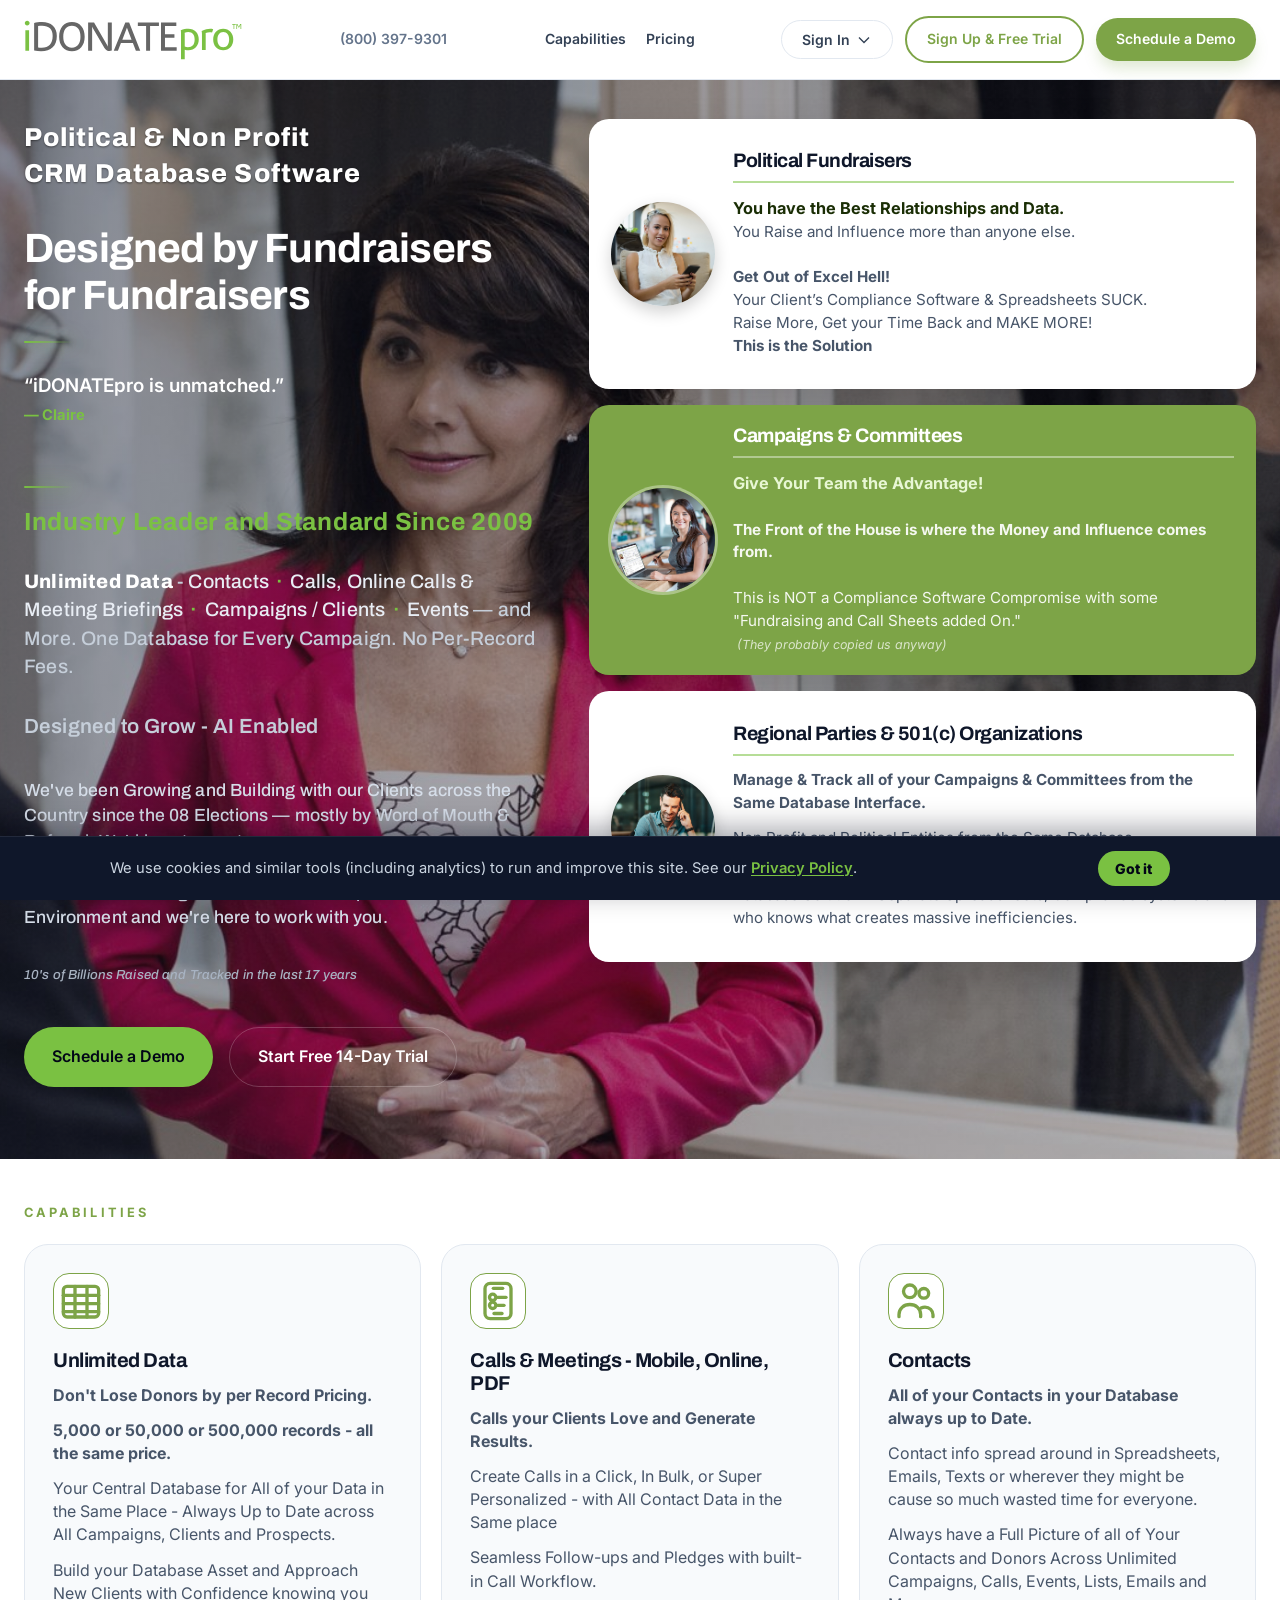
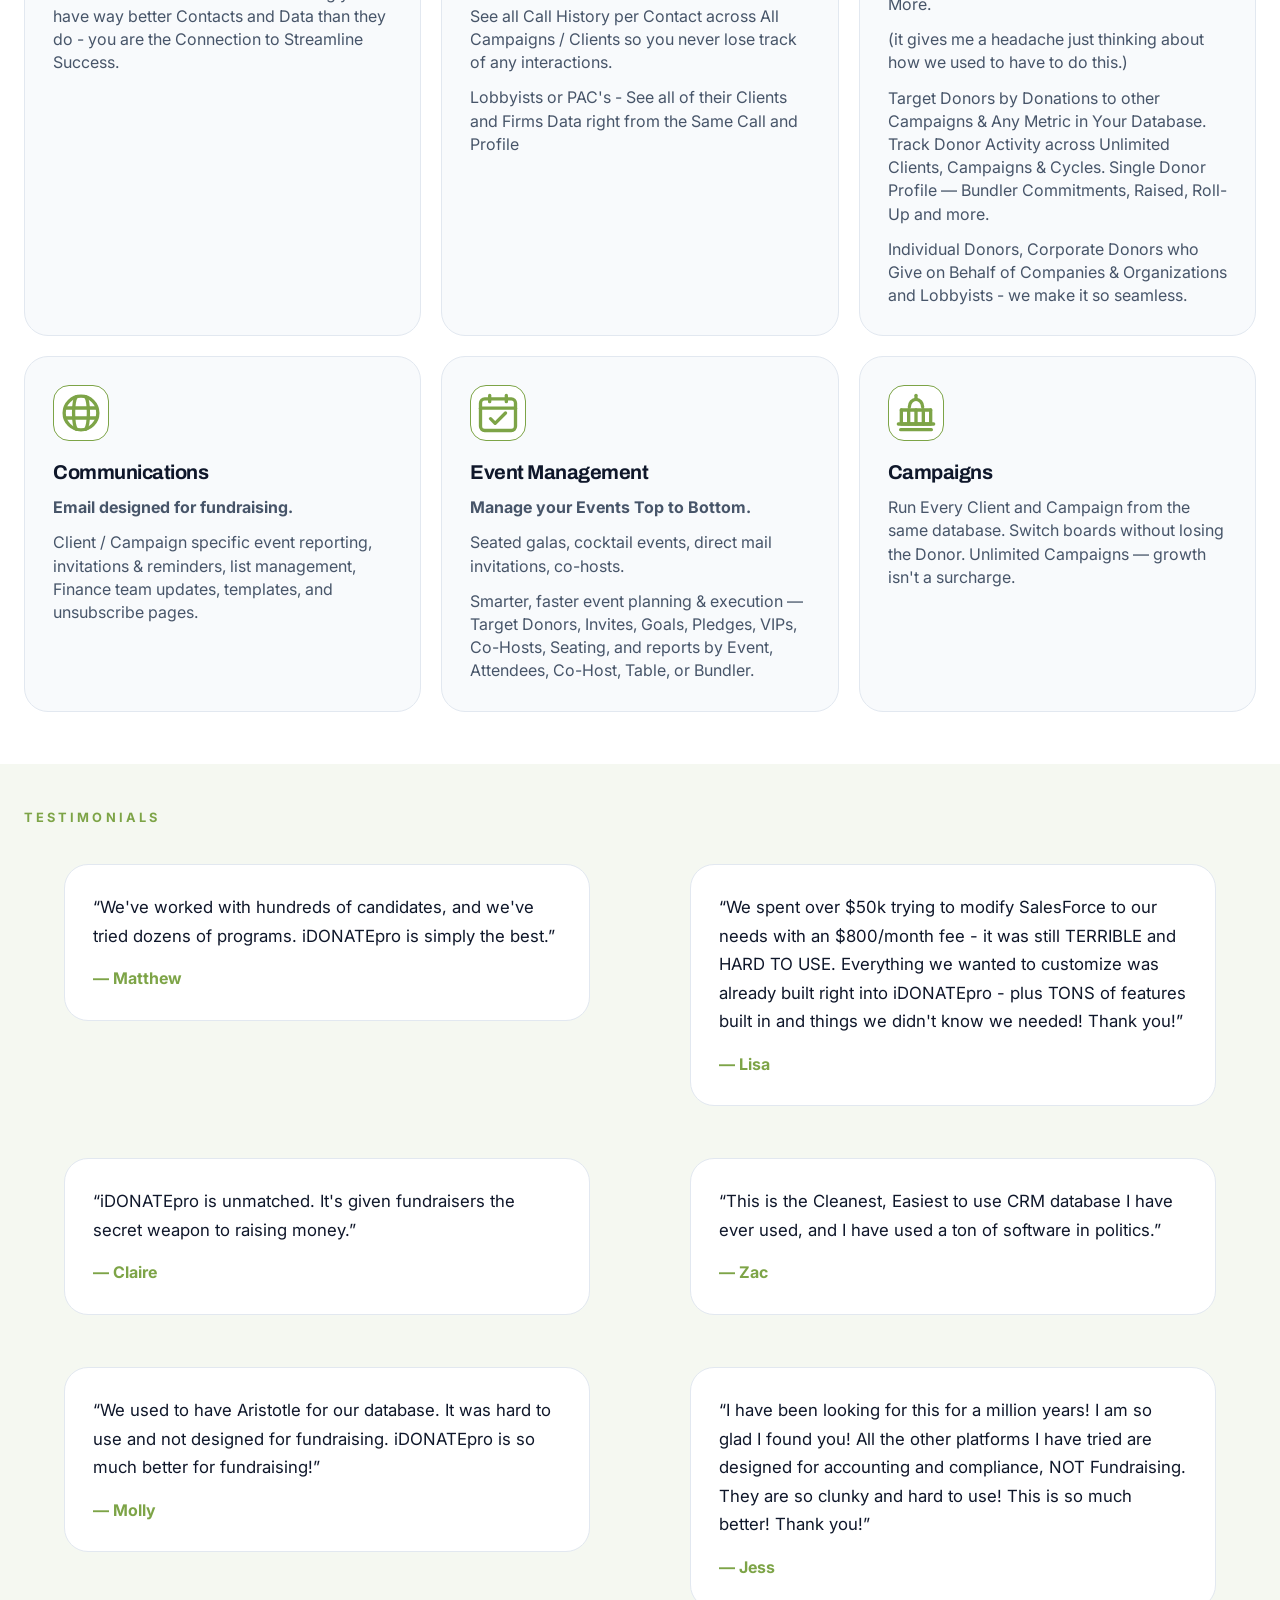
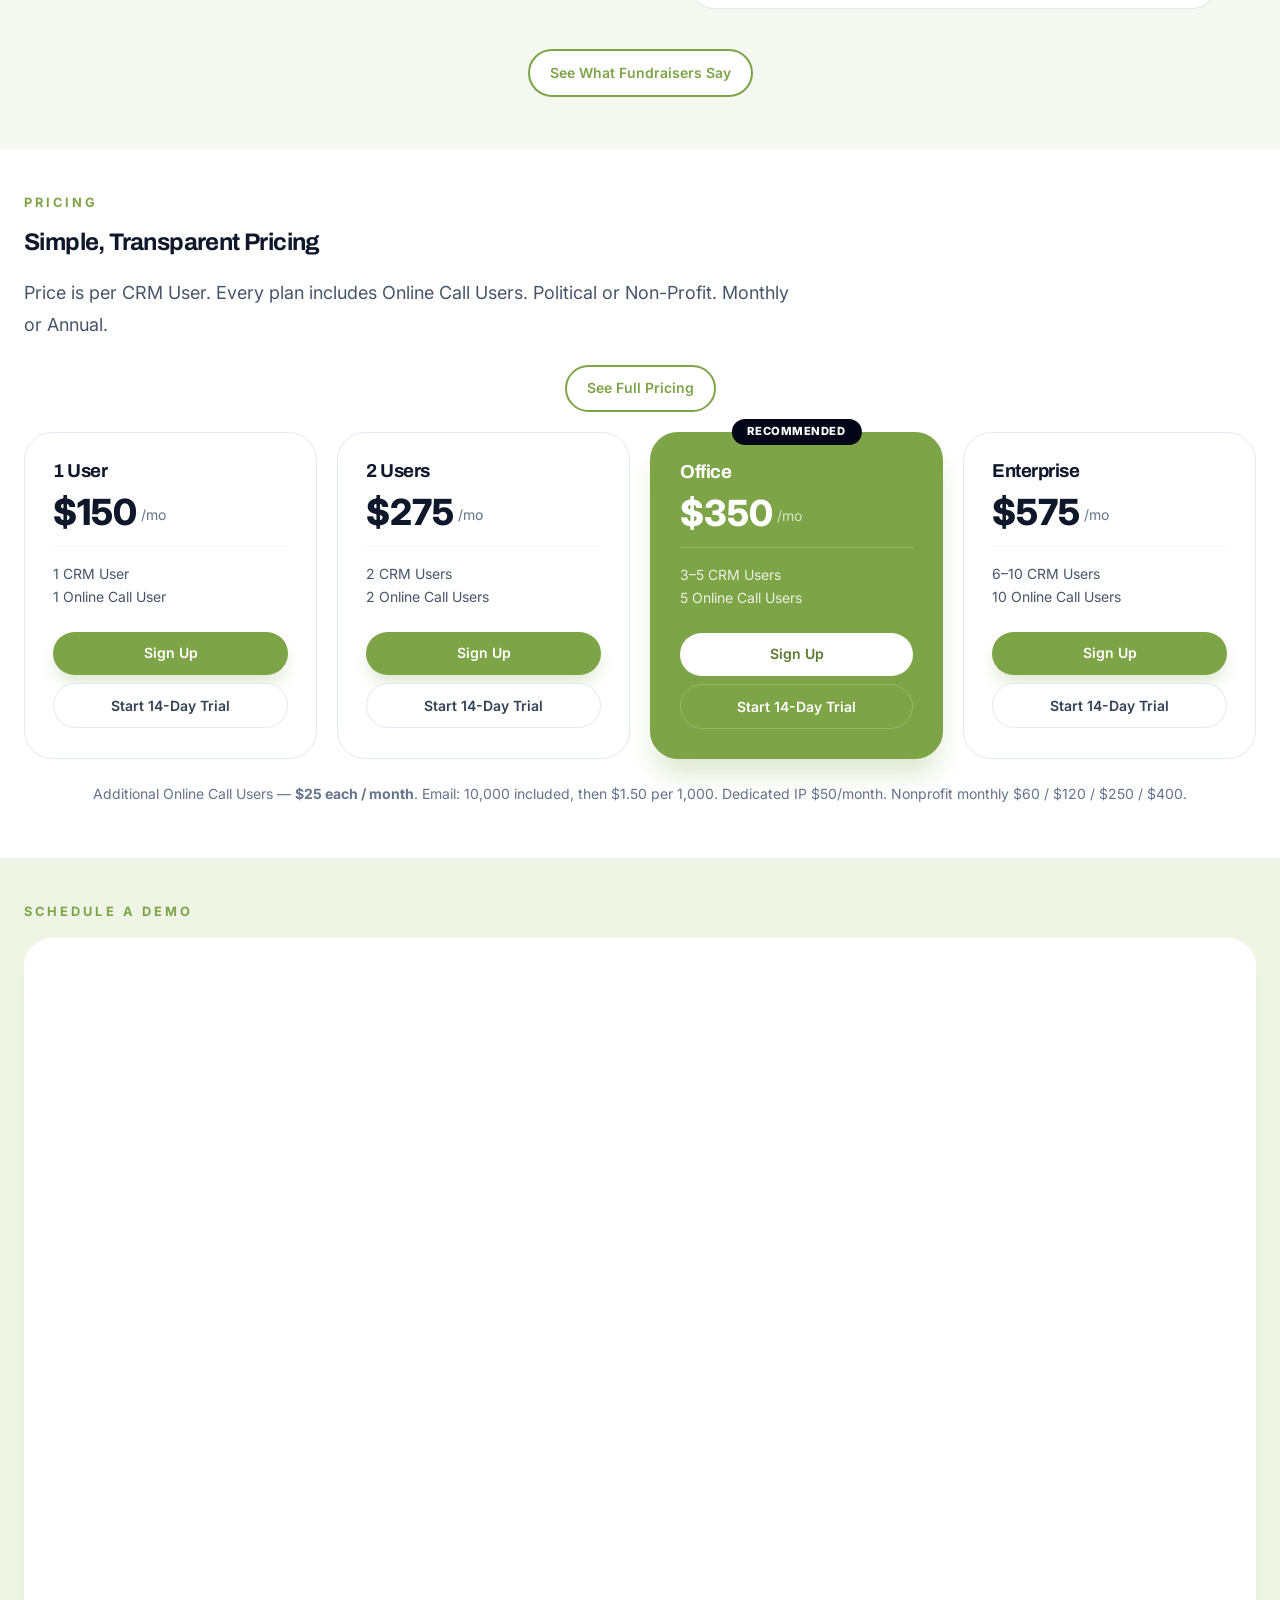
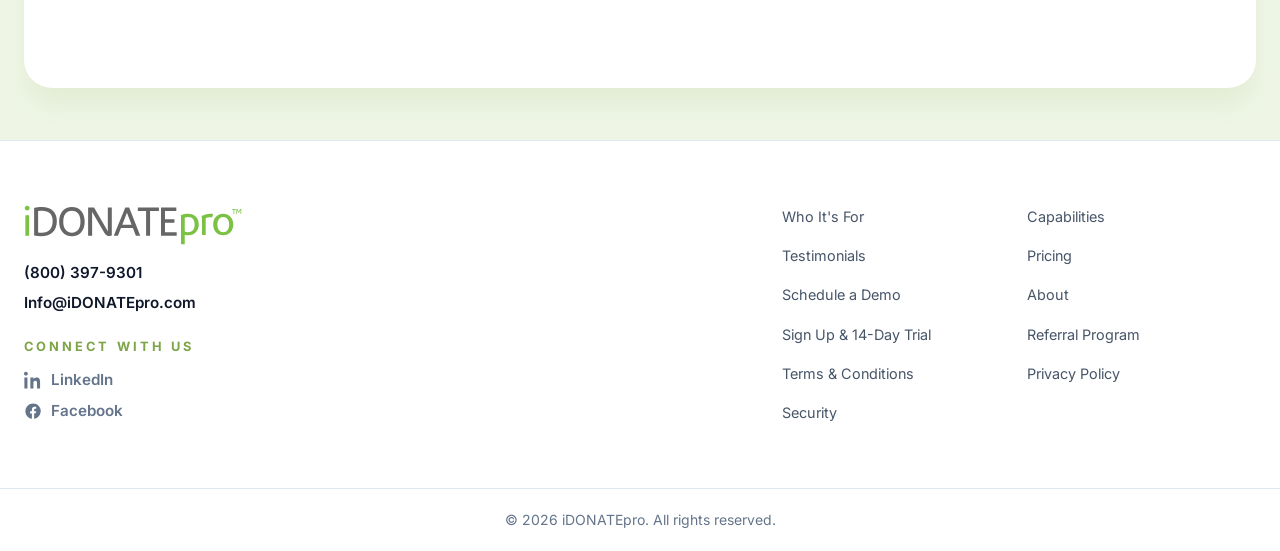
==== index.html @ 3ed86c30 "Home mobile: Sign Up rotator — expensive tone, no cheap ask" ====
<!DOCTYPE html>
<html lang="en">
<head>
<meta charset="utf-8">
<meta name="viewport" content="width=device-width, initial-scale=1">
<title>iDONATEpro | Political &amp; Non Profit CRM Database Software</title>
<meta name="description" content="Political &amp; Non Profit CRM Database Software. Designed by Fundraisers for Fundraisers — Unlimited Contacts, Campaigns, Calls, Events, and Data in one Donor Database.">
<link rel="icon" href="/favicon.ico">
<link rel="stylesheet" href="/css/site.css?v=286">
</head>
<body>
<header class="site-header">
  <div class="wrap header-inner">
    <a class="logo" href="/"><img src="/idonatepro-logo.svg" alt="iDONATEpro"></a>
    <div class="header-contact">
      <a class="btn btn-contact" href="tel:18003979301">(800) 397-9301</a>
    </div>
    <nav class="desktop-nav" aria-label="Primary">
      <a href="/capabilities/">Capabilities</a>
      <a href="/pricing/">Pricing</a>
    </nav>
    <div class="header-actions">
      <div class="dropdown" data-dropdown>
        <button class="btn btn-ghost" type="button">Sign In <svg class="chevron" viewBox="0 0 24 24" fill="none" stroke="currentColor" stroke-width="2"><path d="M19.5 8.25 12 15.75 4.5 8.25"/></svg></button>
        <div class="dropdown-menu">
          <a href="https://clients.idonatepro.com" target="_blank" rel="noopener">CRM <small>clients.idonatepro.com</small></a>
          <a href="http://mobile.idonatepro.com" target="_blank" rel="noopener">Online Calls <small>mobile.idonatepro.com</small></a>
        </div>
      </div>
      <a class="btn btn-outline hide-sm" href="/signup/">Sign Up &amp; Free Trial</a>
      <a class="btn btn-solid hide-sm" href="/#contact">Schedule a Demo</a>
      <button class="icon-btn" data-menu aria-label="Toggle menu"><svg width="20" height="20" viewBox="0 0 24 24" fill="none" stroke="currentColor" stroke-width="2"><path d="M3.75 6.75h16.5M3.75 12h16.5m-16.5 5.25h16.5"/></svg></button>
    </div>
  </div>
  <div class="mobile-panel" data-mobile-panel>
    <a href="/who-its-for/">Who It's For</a>
    <a href="/capabilities/">Capabilities</a>
    <a href="/pricing/">Pricing</a>
    <a href="/referral-program/">Referral Program</a>
    <a href="/privacy-policy/">Privacy Policy</a>
    <a href="/terms-and-conditions/">Terms &amp; Conditions</a>
    <a href="/security/">Security</a>
    <div class="mobile-ctas">
      <a class="btn btn-outline" href="/signup/">Sign Up &amp; Free Trial</a>
      <a class="btn btn-solid" href="/#contact">Schedule a Demo</a>
    </div>
  </div>
</header>
<main>
<section class="hero">
  <div class="hero-bg">
    <picture>
      <source media="(max-width: 767px)" srcset="/hero-mobile.jpg?v=5">
      <img src="/hero.jpg?v=216" alt="iDONATEpro fundraising software" width="1920" height="900">
    </picture>
    <div class="hero-overlay"></div>
  </div>
  <div class="wrap hero-grid">
    <div class="hero-copy">
      <div class="hero-lead">
        <div class="hero-ctas hero-ctas-mobile">
          <p class="signup-rotate" data-signup-rotate aria-live="polite">
            <span class="signup-slide is-active">Most Clients arrive by Referral from someone Ahead of them.</span>
            <span class="signup-slide">Looking for the Right Solution? You&#39;re already Investing — Sign Up.</span>
            <span class="signup-slide">When someone Ahead of you said use this — Sign Up.</span>
          </p>
          <a class="btn btn-bright btn-lg" href="/signup/">Sign Up</a>
          <a class="btn btn-ghost-light btn-lg" href="/#contact">Schedule a Demo</a>
        </div>
        <p class="hero-kicker">Political &amp; Non Profit<br>CRM Database Software</p>
        <h1>Designed by Fundraisers for Fundraisers</h1>
        <div class="hero-proof">
          <a class="eyebrow" data-rotate href="/testimonials/" aria-label="See all Testimonials"><span class="quote-slide is-active"><span class="quote-text">“We&#x27;ve worked with hundreds of candidates, and we&#x27;ve tried dozens of programs.”</span><span class="quote-name">— Matthew</span></span></a>
          <p class="since">Industry Leader and Standard Since 2009</p>
          <p class="since-more"><span class="lead">Unlimited Data</span> <span class="tail">-</span> Contacts <span class="dot" aria-hidden="true">·</span> Calls, Online Calls &amp; Meeting Briefings <span class="dot" aria-hidden="true">·</span> Campaigns / Clients <span class="dot" aria-hidden="true">·</span> Events <span class="tail">— and More. One Database for Every Campaign. No Per-Record Fees.</span></p>
          <p class="since-ai">Designed to Grow - AI Enabled</p>
          <p class="since-mouth">We&#39;ve been Growing and Building with our Clients across the Country since the 08 Elections — mostly by Word of Mouth &amp; Referral. We&#39;d love to meet you.<br><br>Political Fundraising and Influence is Unique to each Environment and we&#39;re here to work with you.</p>
          <p class="since-track">10&#39;s of Billions Raised and Tracked in the last 17 years</p>
        </div>
      </div>
      <div class="hero-ctas">
        <a class="btn btn-bright btn-lg" href="/#contact">Schedule a Demo</a>
        <a class="btn btn-ghost-light btn-lg" href="/signup/">Start Free 14-Day Trial</a>
      </div>
    </div>
    <div class="icp-side" id="who">
      <p class="icp-label">Audience</p>
      <div class="icp-stack">
      <a class="icp-card" href="/who-its-for/#political-fundraisers">
        <img class="icp-photo" src="/img/avatars/political-fundraisers.jpg" alt="Political Fundraiser ready for Call Time">
        <div class="icp-copy">
          <h3>Political Fundraisers</h3>
          <p><strong>You have the Best Relationships and Data.</strong><br>
          You Raise and Influence more than anyone else.<br><br>
          <strong>Get Out of Excel Hell!</strong><br>
          Your Client’s Compliance Software &amp; Spreadsheets SUCK.<br>
          Raise More, Get your Time Back and MAKE MORE!<br>
          <strong>This is the Solution</strong></p>
        </div>
      </a>
      <a class="icp-card accent" href="/who-its-for/#campaigns-committees">
        <img class="icp-photo" src="/img/avatars/campaigns-committees.jpg" alt="Campaign finance team reviewing Donor outreach">
        <div class="icp-copy">
          <h3>Campaigns &amp; Committees</h3>
          <p><strong>Give Your Team the Advantage!</strong><br><br>
          <strong>The Front of the House is where the Money and Influence comes from.</strong><br><br>
          This is NOT a Compliance Software Compromise with some &quot;Fundraising and Call Sheets added On.&quot; <span class="icp-whisper">(They probably copied us anyway)</span></p>
        </div>
      </a>
      <a class="icp-card" href="/who-its-for/#regional-parties">
        <img class="icp-photo" src="/img/avatars/regional-parties.jpg" alt="Regional Party and nonprofit team managing Major Donors">
        <div class="icp-copy">
          <h3>Regional Parties &amp; 501(c) Organizations</h3>
          <p><span class="cap-line"><strong>Manage &amp; Track all of your Campaigns &amp; Committees from the Same Database Interface.</strong></span>
          <span class="cap-line">Non Profit and Political Entities from the Same Database.</span>
          <span class="cap-line">Create Organizational Efficiency, Clarity and Processes with a Central Database Solution - Separate Spreadsheets, Compliance systems and who knows what creates massive inefficiencies.</span></p>
        </div>
      </a>
      </div>
    </div>
  </div>
</section>

<section id="capabilities" class="bg-white">
  <div class="wrap">
    <p class="kicker"><a class="caps-kicker-link" href="/capabilities/">Capabilities</a></p>
    <div class="caps-grid">
      <a class="cap" href="/capabilities/#data"><div class="icon-box"><svg width="40" height="40" aria-hidden="true"><use href="/img/icons/idp.svg?v=65#data"></use></svg></div><h3>Unlimited Data</h3><p><span class="cap-line"><strong>Don&#39;t Lose Donors by per Record Pricing.</strong></span>
          <span class="cap-line"><strong>5,000 or 50,000 or 500,000 records - all the same price.</strong></span>
          <span class="cap-line">Your Central Database for All of your Data in the Same Place - Always Up to Date across All Campaigns, Clients and Prospects.</span>
          <span class="cap-line">Build your Database Asset and Approach New Clients with Confidence knowing you have way better Contacts and Data than they do - you are the Connection to Streamline Success.</span></p></a>
      <a class="cap" href="/capabilities/#call-sheets"><div class="icon-box"><svg width="40" height="40" aria-hidden="true"><use href="/img/icons/idp.svg?v=65#calls"></use></svg></div><h3>Calls &amp; Meetings - Mobile, Online, PDF</h3><p><span class="cap-line"><strong>Calls your Clients Love and Generate Results.</strong></span>
          <span class="cap-line">Create Calls in a Click, In Bulk, or Super Personalized - with All Contact Data in the Same place</span>
          <span class="cap-line">Seamless Follow-ups and Pledges with built-in Call Workflow.</span>
          <span class="cap-line">See all Call History per Contact across All Campaigns / Clients so you never lose track of any interactions.</span>
          <span class="cap-line">Lobbyists or PAC&#39;s - See all of their Clients and Firms Data right from the Same Call and Profile</span></p></a>
      <a class="cap" href="/capabilities/#contact-donor-management"><div class="icon-box"><svg width="40" height="40" aria-hidden="true"><use href="/img/icons/idp.svg?v=65#contacts"></use></svg></div><h3>Contacts</h3><p><span class="cap-line"><strong>All of your Contacts in your Database always up to Date.</strong></span>
          <span class="cap-line">Contact info spread around in Spreadsheets, Emails, Texts or wherever they might be cause so much wasted time for everyone.</span>
          <span class="cap-line">Always have a Full Picture of all of Your Contacts and Donors Across Unlimited Campaigns, Calls, Events, Lists, Emails and More.</span>
          <span class="cap-line">(it gives me a headache just thinking about how we used to have to do this.)</span>
          <span class="cap-line">Target Donors by Donations to other Campaigns &amp; Any Metric in Your Database. Track Donor Activity across Unlimited Clients, Campaigns &amp; Cycles. Single Donor Profile — Bundler Commitments, Raised, Roll-Up and more.</span>
          <span class="cap-line">Individual Donors, Corporate Donors who Give on Behalf of Companies &amp; Organizations and Lobbyists - we make it so seamless.</span></p></a>
      <a class="cap" href="/capabilities/#email-blasts"><div class="icon-box"><svg width="40" height="40" aria-hidden="true"><use href="/img/icons/idp.svg?v=65#communications"></use></svg></div><h3>Communications</h3><p><span class="cap-line"><strong>Email designed for fundraising.</strong></span>
          <span class="cap-line">Client / Campaign specific event reporting, invitations &amp; reminders, list management, Finance team updates, templates, and unsubscribe pages.</span></p></a>
      <a class="cap" href="/capabilities/#event-management"><div class="icon-box"><svg width="40" height="40" aria-hidden="true"><use href="/img/icons/idp.svg?v=65#events"></use></svg></div><h3>Event Management</h3><p><span class="cap-line"><strong>Manage your Events Top to Bottom.</strong></span>
          <span class="cap-line">Seated galas, cocktail events, direct mail invitations, co-hosts.</span>
          <span class="cap-line">Smarter, faster event planning &amp; execution — Target Donors, Invites, Goals, Pledges, VIPs, Co-Hosts, Seating, and reports by Event, Attendees, Co-Host, Table, or Bundler.</span></p></a>
      <a class="cap" href="/capabilities/#campaigns"><div class="icon-box"><svg width="40" height="40" aria-hidden="true"><use href="/img/icons/idp.svg?v=65#campaigns"></use></svg></div><h3>Campaigns</h3><p>Run Every Client and Campaign from the same database. Switch boards without losing the Donor. Unlimited Campaigns — growth isn't a surcharge.</p></a>

    </div>
  </div>
</section>
<section id="testimonials" class="bg-soft">
  <div class="wrap">
    <p class="kicker">Testimonials</p>
    <div class="quote-grid" style="margin-top:1.25rem">
      <a class="quote-link" href="/testimonials/"><blockquote class="quote"><p>“We've worked with hundreds of candidates, and we've tried dozens of programs. iDONATEpro is simply the best.”</p><cite>— Matthew</cite></blockquote></a>
      <a class="quote-link" href="/testimonials/"><blockquote class="quote"><p>“We spent over $50k trying to modify SalesForce to our needs with an $800/month fee - it was still TERRIBLE and HARD TO USE. Everything we wanted to customize was already built right into iDONATEpro - plus TONS of features built in and things we didn't know we needed! Thank you!”</p><cite>— Lisa</cite></blockquote></a>
      <a class="quote-link" href="/testimonials/"><blockquote class="quote"><p>“iDONATEpro is unmatched. It's given fundraisers the secret weapon to raising money.”</p><cite>— Claire</cite></blockquote></a>
      <a class="quote-link" href="/testimonials/"><blockquote class="quote"><p>“This is the Cleanest, Easiest to use CRM database I have ever used, and I have used a ton of software in politics.”</p><cite>— Zac</cite></blockquote></a>
      <a class="quote-link" href="/testimonials/"><blockquote class="quote"><p>“We used to have Aristotle for our database. It was hard to use and not designed for fundraising. iDONATEpro is so much better for fundraising!”</p><cite>— Molly</cite></blockquote></a>
      <a class="quote-link" href="/testimonials/"><blockquote class="quote"><p>“I have been looking for this for a million years! I am so glad I found you! All the other platforms I have tried are designed for accounting and compliance, NOT Fundraising. They are so clunky and hard to use! This is so much better! Thank you!”</p><cite>— Jess</cite></blockquote></a>
    </div>
    <p style="text-align:center;margin-top:1.5rem"><a class="btn btn-outline" href="/testimonials/">See What Fundraisers Say</a></p>
  </div>
</section>

<section id="pricing" class="bg-white">
  <div class="wrap">
    <div class="section-intro">
      <p class="kicker">Pricing</p>
      <h2 style="margin-top:1rem">Simple, Transparent Pricing</h2>
      <p class="muted">Price is per CRM User. Every plan includes Online Call Users. Political or Non-Profit. Monthly or Annual.</p>
    </div>
    <p style="text-align:center;margin:1.5rem 0 0"><a class="btn btn-outline" href="/pricing/">See Full Pricing</a></p>
    <div class="plans" style="margin-top:1.25rem">
      <div class="plan"><h3>1 User</h3><div class="price"><strong>$150</strong><span>/mo</span></div><div class="plan-meta">1 CRM User<br>1 Online Call User</div><div class="plan-actions"><a class="btn btn-solid" href="/signup/?term=monthly&users=user1#checkout">Sign Up</a><a class="btn btn-ghost" href="/signup/?term=trial&users=user1#checkout">Start 14-Day Trial</a></div></div>
      <div class="plan"><h3>2 Users</h3><div class="price"><strong>$275</strong><span>/mo</span></div><div class="plan-meta">2 CRM Users<br>2 Online Call Users</div><div class="plan-actions"><a class="btn btn-solid" href="/signup/?term=monthly&users=user2#checkout">Sign Up</a><a class="btn btn-ghost" href="/signup/?term=trial&users=user2#checkout">Start 14-Day Trial</a></div></div>
      <div class="plan featured"><div class="badge">Recommended</div><h3>Office</h3><div class="price"><strong>$350</strong><span>/mo</span></div><div class="plan-meta">3–5 CRM Users<br>5 Online Call Users</div><div class="plan-actions"><a class="btn btn-white" href="/signup/?term=monthly&users=office#checkout">Sign Up</a><a class="btn btn-ghost-light" href="/signup/?term=trial&users=office#checkout">Start 14-Day Trial</a></div></div>
      <div class="plan"><h3>Enterprise</h3><div class="price"><strong>$575</strong><span>/mo</span></div><div class="plan-meta">6–10 CRM Users<br>10 Online Call Users</div><div class="plan-actions"><a class="btn btn-solid" href="/signup/?term=monthly&users=enterprise#checkout">Sign Up</a><a class="btn btn-ghost" href="/signup/?term=trial&users=enterprise#checkout">Start 14-Day Trial</a></div></div>
    </div>
    <p class="note">Additional Online Call Users — <strong>$25 each / month</strong>. Email: 10,000 included, then $1.50 per 1,000. Dedicated IP $50/month. Nonprofit monthly $60 / $120 / $250 / $400.</p>
  </div>
</section>

<section id="contact" class="bg-mint">
  <div class="wrap">
    <p class="kicker demo-kicker">Schedule a Demo</p>
    <div class="calendly-wrap">
      <iframe src="https://calendly.com/forrest-howell/idonatepro-demo?hide_gdpr_banner=1" title="Schedule a Demo with iDONATEpro"></iframe>
    </div>
    <!-- Contact Us form parked until launch (formsubmit blocked on preview).
        <p class="kicker contact-kicker">Contact Us</p>
        <form class="contact-form" data-contact-form action="https://formsubmit.co/Info@iDONATEpro.com" method="POST">
          <p class="thanks" data-thanks>Sent. We will get back to you at the email you gave.</p>
          <div class="fields">
            <input class="hp" type="text" name="_gotcha" tabindex="-1" autocomplete="off" aria-hidden="true">
            <input class="hp" type="text" name="company_website" tabindex="-1" autocomplete="off">
            <input type="hidden" name="_subject" value="Send Me More Info">
            <input type="hidden" name="_template" value="table">
            <div class="row two">
              <div>
                <label for="contact-name">Name</label>
                <input id="contact-name" name="name" type="text" required autocomplete="name">
              </div>
              <div>
                <label for="contact-email">Email</label>
                <input id="contact-email" name="email" type="email" required autocomplete="email">
              </div>
            </div>
            <div class="row">
              <div>
                <label for="contact-inquiry">How Can We Help?</label>
                <textarea id="contact-inquiry" name="inquiry" required></textarea>
              </div>
            </div>
            <button class="btn btn-solid" type="submit">Send Me More Info</button>
          </div>
        </form>
    -->
  </div>
</section>
</main>
<footer class="site-footer">
  <div class="wrap footer-grid">
    <div>
      <img class="footer-logo" src="/idonatepro-logo.svg" alt="iDONATEpro">
      <div class="footer-contact">
        <a href="tel:18003979301">(800) 397-9301</a>
        <a href="mailto:Info@iDONATEpro.com">Info@iDONATEpro.com</a>
      </div>
      <p class="kicker footer-social-kicker">Connect with Us</p>
      <div class="footer-social" aria-label="Social media">
        <a class="social-link" href="https://www.linkedin.com/company/idonatepro" target="_blank" rel="noopener">
          <svg viewBox="0 0 24 24" aria-hidden="true"><path fill="currentColor" d="M4.98 3.5C4.98 4.88 3.86 6 2.5 6S0 4.88 0 3.5 1.12 1 2.5 1s2.48 1.12 2.48 2.5zM.5 8.5h4V23h-4V8.5zM8.5 8.5h3.84v1.98h.05c.53-1.01 1.84-2.08 3.79-2.08 4.05 0 4.8 2.67 4.8 6.14V23h-4v-6.56c0-1.56-.03-3.57-2.18-3.57-2.18 0-2.51 1.7-2.51 3.46V23h-4V8.5z"/></svg>
          <span>LinkedIn</span>
        </a>
        <a class="social-link" href="https://www.facebook.com/iDONATEpro" target="_blank" rel="noopener">
          <svg viewBox="0 0 24 24" aria-hidden="true"><path fill="currentColor" d="M22 12.07C22 6.48 17.52 2 11.93 2S1.86 6.48 1.86 12.07c0 5.02 3.66 9.18 8.44 9.93v-7.03H7.9v-2.9h2.4V9.84c0-2.37 1.41-3.68 3.57-3.68 1.03 0 2.12.18 2.12.18v2.33h-1.2c-1.18 0-1.55.73-1.55 1.48v1.78h2.64l-.42 2.9h-2.22V22c4.78-.75 8.44-4.91 8.44-9.93z"/></svg>
          <span>Facebook</span>
        </a>
      </div>
    </div>
    <div class="footer-links">
      <a href="/who-its-for/">Who It's For</a>
      <a href="/capabilities/">Capabilities</a>
      <a href="/testimonials/">Testimonials</a>
      <a href="/pricing/">Pricing</a>
      <a href="/#contact">Schedule a Demo</a>
      <a href="/about/">About</a>
      <a href="/signup/">Sign Up &amp; 14-Day Trial</a>
      <a href="/referral-program/">Referral Program</a>
      <a href="/terms-and-conditions/">Terms &amp; Conditions</a>
      <a href="/privacy-policy/">Privacy Policy</a>
      <a href="/security/">Security</a>
    </div>
  </div>
  <div class="copyright">&copy; 2026 iDONATEpro. All rights reserved.</div>
</footer>
<script src="/js/site.js?v=80"></script>
</body></html>
---- css/site.css ----
@import url("https://fonts.googleapis.com/css2?family=Archivo:wght@500;600;700;800&family=Inter:wght@400;500;600;700&display=swap");

:root {
  --brand: #7da447;
  --brand-strong: #6a8d39;
  --brand-bright: #7ac142;
  --brand-soft: #eef5e5;
  --bg: #f5f8f1;
  --ink: #0f172a;
  --muted: #475569;
  --line: #e2e8f0;
  --navy: #020617;
  --radius: 28px;
  --font-display: "Archivo", system-ui, sans-serif;
  --font-body: "Inter", system-ui, sans-serif;
}

*, *::before, *::after { box-sizing: border-box; }
html { scroll-behavior: smooth; }
body {
  margin: 0;
  background: var(--bg);
  color: var(--ink);
  font-family: var(--font-body);
  line-height: 1.6;
  -webkit-font-smoothing: antialiased;
}
img { max-width: 100%; display: block; }
a { color: inherit; text-decoration: none; }
button { font-family: inherit; cursor: pointer; }
h1, h2, h3, h4 { font-family: var(--font-display); letter-spacing: -0.025em; line-height: 1.15; margin: 0; }
p, ul { margin: 0; }
::selection { background: rgba(122, 193, 66, 0.22); }

.wrap { width: min(80rem, calc(100% - 3rem)); margin-inline: auto; }
.wrap-narrow { width: min(56rem, calc(100% - 3rem)); margin-inline: auto; }
.wrap-mid { width: min(72rem, calc(100% - 3rem)); margin-inline: auto; }

.site-header {
  position: sticky; top: 0; z-index: 50;
  background: #fff;
  border-bottom: 1px solid var(--line);
}
.header-inner {
  display: grid;
  grid-template-columns: 1fr auto;
  grid-template-areas:
    "logo actions"
    "contact contact";
  align-items: center;
  column-gap: 0.75rem;
  row-gap: 0.2rem;
  padding: 0.7rem 0 0.55rem;
}
.logo { grid-area: logo; }
.logo img { height: 2.5rem; width: auto; }
.header-contact {
  grid-area: contact;
  display: flex;
  flex-direction: row;
  flex-wrap: nowrap;
  justify-content: flex-start;
  gap: 0.75rem;
  min-width: 0;
}
.btn-contact {
  background: transparent; color: #64748b; border: 0;
  font-size: 0.78rem; padding: 0.28rem 0; font-weight: 600; border-radius: 0;
  white-space: nowrap;
}
.btn-contact:hover { background: transparent; color: var(--brand); }
.header-actions { grid-area: actions; display: flex; align-items: center; gap: 0.75rem; }
.desktop-nav { display: none; align-items: center; gap: 1.25rem; margin-right: 0.5rem; }
.desktop-nav a { font-size: 0.875rem; font-weight: 600; color: #334155; }
.desktop-nav a:hover { color: var(--brand); }

.btn {
  display: inline-flex; align-items: center; justify-content: center;
  border-radius: 9999px; font-weight: 600; font-size: 0.875rem;
  padding: 0.65rem 1.25rem; border: 0; transition: 0.15s ease;
  white-space: nowrap; text-align: center; gap: 0.4rem;
}
.btn-ghost { border: 1px solid var(--line); background: #fff; color: #334155; }
.btn-ghost:hover { border-color: var(--brand); color: var(--brand); }
.btn-outline { border: 2px solid var(--brand); background: #fff; color: var(--brand); }
.btn-outline:hover { background: var(--brand); color: #fff; }
.btn-solid {
  background: var(--brand); color: #fff;
  box-shadow: 0 10px 15px -3px rgba(125, 164, 71, 0.25);
}
.btn-solid:hover { background: var(--brand-strong); }
.btn-bright { background: var(--brand-bright); color: #020617; }
.btn-bright:hover { background: #92d45f; }
.btn-white { background: #fff; color: #5c7a32; }
.btn-white:hover { background: rgba(255,255,255,0.9); }
.btn-lg { padding: 1rem 1.75rem; font-size: 1rem; }
.btn-full { width: 100%; }
.icon-btn {
  display: inline-flex; align-items: center; justify-content: center;
  width: 2.6rem; height: 2.6rem; border-radius: 0.75rem;
  border: 1px solid var(--line); background: #fff; color: #334155;
}
.icon-btn:hover { border-color: var(--brand); color: var(--brand); }

.dropdown { position: relative; }
.dropdown-menu {
  display: none; position: absolute; right: 0; top: calc(100% + 0.4rem);
  min-width: 15rem; background: #fff; border: 1px solid var(--line);
  border-radius: 1rem; box-shadow: 0 10px 30px rgba(15, 23, 42, 0.08); padding: 0.4rem;
  z-index: 60;
}
.dropdown.open .dropdown-menu { display: block; }
.dropdown-menu a {
  display: block; padding: 0.7rem 0.85rem; border-radius: 0.75rem;
  font-size: 0.875rem; font-weight: 600; color: #334155;
}
.dropdown-menu a:hover { background: var(--brand-soft); color: var(--brand); }
.dropdown-menu small { display: block; font-weight: 500; color: #64748b; font-size: 0.75rem; margin-top: 0.15rem; }
.chevron { width: 1rem; height: 1rem; transition: transform 0.15s; }
.dropdown.open .chevron { transform: rotate(180deg); }

.mobile-panel {
  display: none; border-top: 1px solid var(--line); background: #fff;
  padding: 1rem 1.5rem 1.4rem;
}
.mobile-panel.open { display: block; }
.mobile-panel a { display: block; padding: 0.65rem 0; font-weight: 600; color: #334155; }
.mobile-panel a:hover { color: var(--brand); }
.mobile-ctas { display: flex; flex-direction: column; gap: 0.6rem; margin-top: 0.8rem; }

.hide-sm { display: none; }

.hero { position: relative; overflow: hidden; color: #fff; background: var(--navy); padding: 0; }
.hero-bg { position: absolute; inset: 0; }
.hero-bg picture { display: block; width: 100%; height: 100%; }
.hero-bg img { width: 100%; height: 100%; object-fit: cover; opacity: 0.90; }
.hero-overlay {
  position: absolute; inset: 0;
  background:
    linear-gradient(105deg, rgba(15,23,42,0.44) 0%, rgba(15,23,42,0.28) 42%, rgba(15,23,42,0.16) 100%);
}
@media (max-width: 767px) {
  /* Photo in flow as a small landscape strip; copy (incl. rotating quotes) sits on hard black below */
  .hero { background: #000; }
  .hero-bg {
    position: relative;
    inset: auto;
    width: 100%;
    height: auto;
    aspect-ratio: 1920 / 900;
    max-height: 28vh;
    flex-shrink: 0;
  }
  .hero-bg img { object-fit: cover; object-position: center center; }
  .hero-overlay {
    background: linear-gradient(180deg, rgba(0,0,0,0.15) 0%, rgba(0,0,0,0.25) 55%, #000 100%);
  }
  .hero-grid {
    position: relative;
    padding-top: 1.35rem;
    background: #000;
  }
}
.hero-grid { position: relative; display: grid; gap: 2.75rem; padding: 2.4rem 0 4.5rem; align-items: stretch; }
.hero-copy {
  display: flex; flex-direction: column; justify-content: space-between;
  min-height: 100%; gap: 2.75rem;
}
.hero-lead { display: grid; gap: 1.35rem; align-content: start; }

.hero-offer {
  display: grid; align-content: start; width: 100%;
  max-width: 34rem; min-height: 4.6rem; overflow: hidden;
  margin: 0;
}
.hero-offer .offer-slide {
  grid-area: 1 / 1;
  margin: 0;
  color: #e2e8f0;
  font-size: clamp(1.05rem, 2vw, 1.25rem);
  font-weight: 550;
  line-height: 1.45;
  opacity: 0;
  transition: opacity 0.9s ease;
}
.hero-offer .offer-slide.is-active { opacity: 1; }
@media (prefers-reduced-motion: reduce) {
  .hero-offer .offer-slide { transition: none; }
}
.hero h1 { font-size: clamp(1.85rem, 3.2vw, 2.75rem); max-width: 22ch; letter-spacing: -0.02em; }
.hero-kicker {
  margin: 0 0 0.75rem;
  max-width: 40rem;
  font-family: var(--font-display);
  font-size: clamp(1.28rem, 2.45vw, 1.62rem);
  font-weight: 800;
  letter-spacing: 0.04em;
  text-transform: none;
  color: #fff;
  line-height: 1.4;
  text-shadow: 0 1px 2px rgba(0,0,0,0.45);
}
.hero-kicker .crm {
  color: var(--brand-bright);
}

.hero-proof {
  margin: 0; display: grid; gap: 1.85rem; max-width: 36rem;
  text-align: left; justify-items: start;
}

.hero-proof::before {
  content: "";
  display: block;
  width: 3.1rem; height: 2px;
  border-radius: 999px;
  background: linear-gradient(90deg, var(--brand-bright), rgba(122,193,66,0));
  box-shadow: 0 0 18px rgba(122,193,66,0.65);
}

.eyebrow {
  display: grid; align-content: start; justify-items: start; text-align: left; width: 100%;
  box-sizing: border-box;
  min-height: 4.1rem; overflow: hidden;
  background: transparent; color: #fff;
  border: 0; border-radius: 0; padding: 0;
  font-size: 1.18rem; font-weight: 500; line-height: 1.45;
  transition: opacity 0.2s ease; cursor: pointer;
}
.eyebrow .quote-slide {
  grid-area: 1 / 1;
  display: grid; grid-template-rows: auto auto; row-gap: 0.35rem;
  align-content: start; justify-items: start; text-align: left;
  width: 100%; min-width: 0;
  opacity: 0;
  transition: opacity 0.9s ease;
}
.eyebrow .quote-slide.is-active { opacity: 1; }
@media (prefers-reduced-motion: reduce) {
  .eyebrow .quote-slide { transition: none; }
}
.eyebrow .quote-text {
  min-width: 0; max-width: 100%;
  white-space: normal; overflow: visible;
  color: #fff; font-weight: 600;
}
.eyebrow .quote-name { color: var(--brand-bright); font-weight: 700; white-space: nowrap; font-size: 0.92rem; }
.eyebrow:hover, .eyebrow:focus-visible { opacity: 0.86; }
.eyebrow:focus-visible { outline: 2px solid var(--brand-bright); outline-offset: 4px; }


.icp-side {
  display: grid; gap: 0.85rem; align-content: start; height: 100%;
}
.icp-stack {
  display: grid; gap: 1rem; height: 100%;
  grid-template-rows: 1fr 1fr 1fr;
}
.icp-label {
  margin: 0; font-size: 0.78rem; font-weight: 800; letter-spacing: 0.18em;
  text-transform: uppercase; color: var(--brand-bright);
}
.icp-card {
  background: #fff; color: var(--ink); border-radius: 1.25rem;
  padding: 1.25rem 1.4rem; box-shadow: 0 18px 40px rgba(0,0,0,0.18);
  display: grid; grid-template-columns: auto 1fr; gap: 1.1rem; align-items: center;
}
.icp-photo {
  width: 5.75rem; height: 5.75rem; border-radius: 50%;
  object-fit: cover; flex-shrink: 0;
  box-shadow: 0 6px 16px rgba(0,0,0,0.18);
}
.icp-copy h3 {
  margin: 0;
  font-size: 1.22rem;
  color: var(--ink);
  padding-bottom: 0.55rem;
  border-bottom: 2px solid rgba(122, 193, 66, 0.55);
}
.icp-copy p {
  margin-top: 0.8rem;
  color: #475569;
  font-size: 0.95rem;
  line-height: 1.5;
}
.icp-copy p > strong:first-child {
  color: #1a2e05;
  font-size: 1.02rem;
}
.icp-card.accent { background: var(--brand); color: #fff; }
.icp-card.accent .icp-copy h3 {
  color: #fff;
  border-bottom-color: rgba(255, 255, 255, 0.4);
}
.icp-card.accent p { color: rgba(255,255,255,0.92); }
.icp-card.accent .icp-copy p > strong:first-child {
  color: #e8f7d4;
  font-size: 1.02rem;
}
.icp-card.accent .icp-photo { box-shadow: 0 0 0 3px rgba(255,255,255,0.35); }

.icp-whisper {
  display: inline;
  margin-left: 0.25rem;
  font-size: 0.78rem;
  font-style: italic;
  color: #64748b;
  line-height: 1.35;
  white-space: nowrap;
}
.icp-card.accent .icp-whisper {
  color: rgba(255, 255, 255, 0.72);
}


.kicker { font-size: 0.8rem; font-weight: 700; letter-spacing: 0.24em; text-transform: uppercase; color: var(--brand); }
.lede { margin-top: 0.85rem; font-size: 1.25rem; font-weight: 600; color: #cbd5e1; max-width: 42rem; }
.since {
  margin: 0; padding-top: 0.15rem;
  color: var(--brand-bright);
  font-family: var(--font-display);
  font-weight: 700;
  font-size: clamp(1.22rem, 2.1vw, 1.55rem);
  letter-spacing: 0.03em;
  line-height: 1.3;
  max-width: none;
  white-space: nowrap;
}
@media (max-width: 639px) {
  .since { white-space: normal; }
}
.since-more {
  margin: 0;
  color: #e8edf4;
  font-family: var(--font-display);
  font-weight: 500;
  font-size: clamp(1.02rem, 1.7vw, 1.22rem);
  letter-spacing: 0.01em;
  line-height: 1.45;
  max-width: 36rem;
}
.since-more .lead {
  color: #fff;
  font-weight: 800;
}
.since-more .dot {
  color: var(--brand-bright);
  font-weight: 700;
  margin: 0 0.15em;
}
.since-more .tail {
  color: #c5ced9;
  font-weight: 500;
}
.since-ai {
  margin: 0.15rem 0 0;
  color: #c5ced9;
  font-family: var(--font-display);
  font-weight: 600;
  font-size: clamp(1.08rem, 1.85vw, 1.28rem);
  letter-spacing: 0.02em;
  line-height: 1.35;
  max-width: 36rem;
}

.since-mouth {
  margin: 0.45rem 0 0;
  color: #d5dde8;
  font-family: var(--font-display);
  font-weight: 500;
  font-size: clamp(0.94rem, 1.45vw, 1.1rem);
  letter-spacing: 0.01em;
  line-height: 1.45;
  max-width: 38rem;
}

.since-track {
  margin: 0.35rem 0 0;
  color: #a8b3c2;
  font-family: var(--font-display);
  font-weight: 500;
  font-style: italic;
  font-size: clamp(0.72rem, 1.05vw, 0.82rem);
  letter-spacing: 0.01em;
  line-height: 1.35;
  max-width: 36rem;
}

.since::before {
  content: "";
  display: block;
  width: 3.1rem; height: 2px;
  margin-bottom: 1.15rem;
  border-radius: 999px;
  background: linear-gradient(90deg, var(--brand-bright), rgba(122,193,66,0));
  box-shadow: 0 0 18px rgba(122,193,66,0.65);
}
.feature-pills { margin-top: 2rem; display: grid; gap: 0.75rem; padding: 0; }
.feature-pills li {
  display: flex; align-items: center; gap: 0.75rem;
  background: #fff; color: #334155;
  border-radius: 0.9rem;
  padding: 0.75rem 1rem; font-size: 0.875rem; font-weight: 600; list-style: none;
  box-shadow: 0 12px 28px rgba(0,0,0,0.22);
}
.feature-pills svg { flex-shrink: 0; color: var(--brand); }
.hero-ctas { margin-top: 0; display: flex; flex-direction: column; gap: 1rem; }

.hero-ctas-mobile { display: none; }
@media (max-width: 767px) {
  .hero-ctas-mobile {
    display: flex;
    flex-direction: column;
    gap: 0.75rem;
    margin: 0 0 0.15rem;
    width: 100%;
  }
  .hero-ctas-mobile .btn { width: 100%; }
}

.signup-rotate {
  position: relative;
  display: grid;
  align-content: start;
  width: 100%;
  min-height: 2.8rem;
  margin: 0 0 0.15rem;
  overflow: hidden;
  color: #e8edf4;
  font-family: var(--font-display);
  font-size: 0.92rem;
  font-weight: 600;
  line-height: 1.35;
  text-align: center;
}
.signup-rotate .signup-slide {
  grid-area: 1 / 1;
  opacity: 0;
  transition: opacity 0.9s ease;
}
.signup-rotate .signup-slide.is-active { opacity: 1; }
@media (prefers-reduced-motion: reduce) {
  .signup-rotate .signup-slide { transition: none; }
}


.btn-ghost-light { border: 1px solid rgba(255,255,255,0.2); color: #fff; background: transparent; }
.btn-ghost-light:hover { background: rgba(255,255,255,0.1); }

section { padding: 2.75rem 0 3.25rem; }
section.hero { padding: 0; }
@media (max-width: 767px) {
  section { padding: 2.1rem 0 2.6rem; }
}
.section-intro { max-width: 48rem; }
.muted { color: var(--muted); margin-top: 1.25rem; font-size: 1.125rem; line-height: 2rem; }
.cards-3 { margin-top: 3.5rem; display: grid; gap: 1.5rem; }
.card {
  border: 1px solid var(--line); background: #fff; border-radius: var(--radius);
  padding: 2rem; box-shadow: 0 1px 2px rgba(0,0,0,0.05);
}
.card h3 { font-size: 1.5rem; }
.card p { margin-top: 1rem; color: var(--muted); }
.card-accent { background: var(--brand); color: #fff; border-color: rgba(125,164,71,0.2); }
.card-accent p { color: rgba(255,255,255,0.85); }
.icon-box {
  width: 3.5rem; height: 3.5rem; border-radius: 1rem; display: flex; align-items: center; justify-content: center;
  background: var(--brand-soft); color: var(--brand); margin-bottom: 1.5rem;
}
.icon-box svg { width: 2.5rem; height: 2.5rem; display: block; }
.card-accent .icon-box { background: rgba(255,255,255,0.15); color: #fff; }

.bg-white { background: #fff; }
.bg-soft { background: var(--bg); }
.bg-navy { background: var(--navy); color: #fff; }
.bg-mint { background: var(--brand-soft); }

.caps-grid { margin-top: 1.25rem; display: grid; gap: 1.25rem; }
.cap {
  background: #f8fafc; border: 1px solid var(--line); border-radius: 24px; padding: 1.75rem;
  transition: 0.15s ease;
}
.cap:hover { transform: translateY(-4px); background: #fff; border-color: rgba(125,164,71,0.3); box-shadow: 0 20px 25px -5px rgba(125,164,71,0.1); }
.cap h3 { font-size: 1.25rem; }
.cap p { margin-top: 0.75rem; color: var(--muted); line-height: 1.45; }
.cap-line {
  display: block;
  margin-top: 0.75rem;
}
.cap-line:first-child { margin-top: 0; }
.cap .icon-box {
  margin-bottom: 1.25rem;
  background: #fff;
  border: 1.5px solid var(--brand, #7da447);
  color: var(--brand, #7da447);
  box-sizing: border-box;
}

.why-grid { display: grid; gap: 3rem; }
.why-cards { display: grid; gap: 1.25rem; }
.why-card {
  border: 1px solid rgba(255,255,255,0.1); background: rgba(255,255,255,0.05);
  border-radius: 24px; padding: 1.5rem;
}
.why-card .icon-box { width: 3.5rem; height: 3.5rem; background: var(--brand-bright); color: #fff; margin-bottom: 1rem; }
.why-card .icon-box svg { width: 2.5rem; height: 2.5rem; }
.why-card p { color: #cbd5e1; margin-top: 0.5rem; }
.quote-grid { display: grid; gap: 1.25rem; }
.quote-link {
  display: block; color: inherit; text-decoration: none;
  border-radius: inherit; transition: transform 0.15s ease, box-shadow 0.15s ease;
}
.quote-link:hover { transform: translateY(-2px); }
.quote-link:focus-visible { outline: 2px solid var(--brand); outline-offset: 3px; }
.quote { background: #fff; border: 1px solid var(--line); border-radius: 24px; padding: 1.75rem; color: var(--ink); }
.quote p { font-size: 1.05rem; line-height: 1.7; color: var(--ink); }
.quote cite { display: block; margin-top: 1rem; font-style: normal; font-weight: 700; color: var(--brand); }

.price-hero {
  position: relative;
  color: #fff;
  padding: 1.35rem 0 1.5rem;
  text-align: center;
  overflow: hidden;
  background: #0f172a;
}
.price-hero .kicker { margin: 0; }
.price-hero h1 { margin-top: 0.55rem; }
@media (max-width: 767px) {
  .price-hero { padding: 0.85rem 0 1.15rem; }
  .price-hero h1 { margin-top: 0.4rem; font-size: clamp(1.55rem, 7vw, 2rem); }
  .price-hero .toggles { margin-top: 0.9rem; gap: 0.75rem; }
  .price-hero .user-defs { margin-top: 1rem !important; }
}
.price-hero-bg {
  position: absolute; inset: 0;
}
.price-hero-bg img {
  width: 100%; height: 100%; object-fit: cover; object-position: center 30%;
  opacity: 0.90;
}
.price-hero-overlay {
  position: absolute; inset: 0;
  background: linear-gradient(180deg, rgba(15,23,42,0.66) 0%, rgba(15,23,42,0.56) 48%, rgba(15,23,42,0.72) 100%);
}
.price-hero .wrap { position: relative; z-index: 1; }
.price-terms {
  margin: 0.55rem auto 0;
  color: rgba(255,255,255,0.82);
  font-family: var(--font-display);
  font-size: clamp(0.95rem, 1.5vw, 1.1rem);
  font-weight: 600;
  letter-spacing: 0.02em;
  line-height: 1.35;
}

.toggles { margin-top: 2rem; display: flex; flex-direction: column; align-items: center; gap: 1rem; }
.toggle {
  display: inline-flex; border: 1px solid rgba(255,255,255,0.15); background: rgba(255,255,255,0.1);
  border-radius: 9999px; padding: 0.25rem;
}
.toggle button {
  border: 0; background: transparent; color: rgba(255,255,255,0.7);
  border-radius: 9999px; padding: 0.65rem 1.5rem; font-weight: 600; font-size: 0.875rem;
}
.toggle button.active { background: var(--brand-bright); color: #fff; }
.toggle.light button.active { background: #fff; color: var(--ink); }
.toggle button[data-cycle="annual"] {
  display: inline-flex;
  flex-direction: column;
  align-items: center;
  justify-content: center;
  line-height: 1.15;
  padding-top: 0.45rem;
  padding-bottom: 0.45rem;
}
.cycle-note {
  display: block;
  font-size: 0.62rem;
  font-weight: 700;
  letter-spacing: 0.04em;
  opacity: 0.8;
  margin-top: 0.12rem;
}
.toggle.light button.active .cycle-note { opacity: 0.72; }

.save { margin-left: 0.5rem; background: var(--brand-bright); color: #fff; border-radius: 9999px; padding: 0.1rem 0.5rem; font-size: 0.7rem; font-weight: 800; }

.plans { display: grid; gap: 1.25rem; margin-top: 1rem; }
.pricing-extras { margin-top: 1.75rem; display: grid; gap: 1.25rem; max-width: 40rem; margin-inline: auto; }

.plan {
  position: relative; background: #fff; border: 1px solid var(--line);
  border-radius: var(--radius); padding: 1.75rem; transition: 0.15s ease;
}
.plan:hover { transform: translateY(-4px); }
.plan.featured {
  background: var(--brand); color: #fff; border: 2px solid var(--brand);
  box-shadow: 0 20px 25px -5px rgba(125,164,71,0.25);
}
.badge {
  position: absolute; top: -0.9rem; left: 50%; transform: translateX(-50%);
  background: var(--navy); color: #fff; border-radius: 9999px;
  padding: 0.25rem 1rem; font-size: 0.7rem; font-weight: 800; letter-spacing: 0.05em; text-transform: uppercase;
}
.price { display: flex; align-items: flex-end; gap: 0.25rem; margin-top: 0.75rem; }
.price strong { font-size: 2.25rem; font-weight: 800; line-height: 1; }
.price span { color: #64748b; margin-bottom: 0.25rem; font-size: 0.875rem; }
.plan.featured .price span { color: rgba(255,255,255,0.7); }
.annual-note {
  margin: 0.35rem 0 0;
  color: var(--brand);
  font-family: var(--font-display);
  font-size: 0.78rem;
  font-weight: 700;
  letter-spacing: 0.02em;
  line-height: 1.2;
}
.plan.featured .annual-note { color: var(--brand-bright); }
.annual-note[hidden] { display: none !important; }

.plan-meta { margin-top: 1rem; padding-top: 1rem; border-top: 1px solid #f1f5f9; display: grid; gap: 0.5rem; font-size: 0.875rem; color: #475569; }
.plan.featured .plan-meta { border-color: rgba(255,255,255,0.2); color: rgba(255,255,255,0.85); }
.plan-actions { margin-top: 1.5rem; display: grid; gap: 0.5rem; }
.note { text-align: center; color: #64748b; font-size: 0.875rem; margin-top: 1.5rem; }
.user-defs {
  display: grid;
  gap: 1rem;
  margin: 1.75rem auto 0;
  max-width: 46rem;
}
.user-defs div {
  background: #fff;
  border: 1px solid var(--line);
  border-radius: 1.25rem;
  padding: 1.15rem 1.25rem;
}
.user-defs strong { display: block; color: #0f172a; font-size: 0.95rem; }
.user-defs p { color: #64748b; font-size: 0.875rem; margin-top: 0.35rem; line-height: 1.5; }

.two-col { display: grid; gap: 2rem; margin-top: 3.5rem; }
.check-list { list-style: none; padding: 0; margin-top: 1.5rem; display: grid; gap: 0.75rem; }
.check-list li { display: flex; gap: 0.75rem; align-items: flex-start; color: #334155; font-size: 0.9rem; }
.check {
  width: 1.25rem; height: 1.25rem; border-radius: 9999px; background: var(--brand-soft);
  color: var(--brand); display: flex; align-items: center; justify-content: center; flex-shrink: 0; margin-top: 0.1rem;
}

.cta-band {
  margin-top: 2.5rem; background: var(--navy); color: #fff;
  border-radius: var(--radius); padding: 2.5rem; text-align: center;
}
.cta-band p { color: #cbd5e1; margin-top: 0.75rem; }
.cta-row { margin-top: 1.5rem; display: flex; flex-wrap: wrap; gap: 1rem; justify-content: center; }

.page-hero { padding: 1.15rem 0 1.75rem; }
@media (max-width: 767px) {
  .page-hero { padding: 0.85rem 0 1.35rem; }
}
.prose { max-width: 52rem; }
.prose h1 { margin-bottom: 1.25rem; }
.prose h2 { margin: 2.2rem 0 0.8rem; font-size: 1.5rem; }
.prose h3 { margin: 1.6rem 0 0.6rem; font-size: 1.15rem; }
.prose p { margin: 0.9rem 0; color: #334155; line-height: 1.8; }
.prose ul, .prose ol { margin: 0.8rem 0 0.8rem 1.25rem; color: #334155; }
.prose li { margin: 0.4rem 0; }
.prose table { width: 100%; border-collapse: collapse; margin: 1rem 0; font-size: 0.9rem; }
.prose th, .prose td { border: 1px solid var(--line); padding: 0.6rem 0.75rem; text-align: left; }
.prose th { background: var(--brand-soft); }
.legal-name { color: var(--brand); font-weight: 700; letter-spacing: 0.04em; text-transform: uppercase; font-size: 0.8rem; }

.signup-grid { display: grid; gap: 2.5rem; }
.chip-row { display: flex; flex-wrap: wrap; gap: 0.75rem; }
.chip {
  border: 1px solid var(--line); background: #fff; color: #334155;
  border-radius: 9999px; padding: 0.65rem 1.25rem; font-weight: 600; font-size: 0.875rem;
}
.chip.active { background: var(--brand); color: #fff; border-color: var(--brand); box-shadow: 0 8px 16px rgba(125,164,71,0.25); }
.switcher { display: flex; align-items: center; gap: 0.75rem; margin-top: 1.25rem; }
.switch {
  width: 2.75rem; height: 1.5rem; border-radius: 9999px; background: #e2e8f0; border: 0; position: relative;
}
.switch .knob {
  position: absolute; top: 0.125rem; left: 0.125rem; width: 1.25rem; height: 1.25rem;
  background: #fff; border-radius: 9999px; box-shadow: 0 1px 3px rgba(0,0,0,0.15); transition: 0.15s;
}
.switch.on { background: var(--brand); }
.switch.on .knob { transform: translateX(1.25rem); }
.hint { margin-top: 1rem; background: var(--bg); border-radius: 1rem; padding: 0.85rem 1.25rem; color: #475569; font-size: 0.875rem; }
.iframe-frame { border: 1px solid #f1f5f9; border-radius: 1rem; overflow: visible; min-height: 24rem; background: #fff; }
.iframe-frame iframe { width: 100%; min-height: 180rem; height: 180rem; border: 0; display: block; }
.missing-box { padding: 2rem; text-align: center; color: #334155; }
.side-card { background: #fff; border: 1px solid var(--line); border-radius: 24px; padding: 1.75rem; }
.side-card + .side-card { margin-top: 1.25rem; }
.reward-row { display: flex; gap: 1rem; margin-top: 1rem; }
.reward-row div { text-align: center; }
.reward-row strong { display: block; font-size: 1.5rem; color: var(--brand); }

.site-footer { background: #fff; color: var(--ink); border-top: 1px solid var(--line); }
.footer-grid { display: grid; gap: 3rem; padding: 4rem 0; }
.footer-logo { height: 2.5rem; width: auto; }
.footer-copy { max-width: 36rem; color: var(--muted); font-size: 0.9rem; line-height: 1.75; margin-top: 1.25rem; }
.footer-contact { display: flex; flex-direction: column; align-items: flex-start; gap: 0.35rem; margin-top: 1rem; font-size: 0.95rem; }
.footer-contact a { color: var(--ink); font-weight: 600; }
.footer-contact a:hover { color: var(--brand); }

.footer-social-kicker { margin: 1.35rem 0 0.65rem; }
.footer-social { display: flex; flex-direction: column; align-items: flex-start; gap: 0.45rem; margin-top: 0; }
.social-link {
  display: inline-flex; align-items: center; gap: 0.55rem;
  color: #64748b; font-weight: 600; font-size: 0.95rem;
  transition: color 0.15s ease;
}
.social-link svg { width: 1.15rem; height: 1.15rem; flex: 0 0 auto; display: block; color: #64748b; }
.social-link:hover { color: var(--brand); }
.social-link:hover svg { color: var(--brand); }

.footer-links { display: grid; grid-template-columns: 1fr 1fr; gap: 1rem; font-size: 0.9rem; }
.footer-links a { color: #475569; }
.footer-links a:hover { color: var(--brand); }
.copyright { border-top: 1px solid var(--line); padding: 1.25rem 1.5rem; text-align: center; color: #64748b; font-size: 0.875rem; }
.contact-form { background: #fff; border: 1px solid var(--line); border-radius: var(--radius); padding: 1.75rem; margin-bottom: 2.25rem; box-shadow: 0 10px 24px rgba(125,164,71,0.08); }
.contact-form .row { display: grid; gap: 1rem; margin-bottom: 1rem; }
.contact-form label { display: block; font-size: 0.8rem; font-weight: 700; letter-spacing: 0.04em; text-transform: uppercase; color: #334155; margin-bottom: 0.4rem; }
.contact-form input, .contact-form textarea {
  width: 100%; border: 1px solid var(--line); border-radius: 0.85rem; padding: 0.85rem 1rem;
  font: inherit; color: var(--ink); background: #fff;
}
.contact-form input:focus, .contact-form textarea:focus { outline: 2px solid var(--brand-bright); border-color: var(--brand); }
.contact-form textarea { min-height: 8rem; resize: vertical; }
.contact-form .hp { position: absolute; left: -10000px; width: 1px; height: 1px; overflow: hidden; }
.contact-form .form-note { margin: 0 0 1rem; color: var(--muted); }
.contact-form .thanks { display: none; margin: 0 0 1rem; font-weight: 700; color: var(--brand); }
.contact-form.sent .thanks { display: block; }
.contact-form.sent .fields { display: none; }
.demo-kicker { margin: 0 0 0.75rem; }
.contact-kicker { margin: 2.5rem 0 1rem; }
#contact > .wrap > .kicker:first-child { margin-bottom: 1rem; }
.contact-form { margin-top: 0; }
@media (min-width: 640px) {
  .contact-form .row.two { grid-template-columns: 1fr 1fr; }
}

.calendly-wrap { border-radius: var(--radius); overflow: hidden; background: #fff; box-shadow: 0 20px 25px -5px rgba(125,164,71,0.1); }
.calendly-wrap iframe { width: 100%; min-height: 700px; height: 750px; border: 0; display: block; }

.ref-hero { background: var(--navy); color: #fff; padding: 5rem 0; text-align: center; }
.gift svg { width: 2.5rem; height: 2.5rem; display: block; }
.gift {
  width: 4rem; height: 4rem; margin: 0 auto 1.5rem; border-radius: 1rem;
  background: var(--brand-bright); color: #fff; display: flex; align-items: center; justify-content: center;
}
.ref-cards { display: grid; gap: 1.5rem; }
.big { font-size: 3rem; font-weight: 800; margin-top: 0.5rem; }
.contact-meta a { font-weight: 600; }
.contact-meta a:hover { color: var(--brand); }
.split { display: grid; gap: 1.5rem; }
.hidden { display: none !important; }

@media (min-width: 640px) {
  .feature-pills { grid-template-columns: 1fr 1fr; }
  .hero-ctas { flex-direction: row; }
  .why-cards { grid-template-columns: 1fr 1fr; }
  .plans { grid-template-columns: 1fr 1fr; }
  .ref-cards { grid-template-columns: 1fr 1fr; }
  .hide-sm { display: inline-flex; }
}
@media (min-width: 768px) {
  .caps-grid { grid-template-columns: 1fr 1fr; }
  .quote-grid { grid-template-columns: 1fr 1fr; }
  .user-defs { grid-template-columns: 1fr 1fr; }
}
@media (min-width: 1024px) {
  .header-inner {
    display: flex;
    align-items: center;
    justify-content: space-between;
    gap: 1rem;
    padding: 1rem 0;
  }
  .header-contact { justify-content: flex-start; gap: 0.9rem; }
  .hero-grid { grid-template-columns: 1fr 1.2fr; }
  .icp-side > .icp-label { display: none; }
  .icp-photo { width: 6.5rem; height: 6.5rem; }
  .desktop-nav { display: flex; }
  .header-actions .icon-btn { display: none; }
  .cards-3 { grid-template-columns: repeat(3, 1fr); }
  .why-grid { grid-template-columns: 0.9fr 1.1fr; }
  .plans { grid-template-columns: repeat(4, 1fr); }
  .two-col { grid-template-columns: 1fr 1fr; }
  .signup-grid { grid-template-columns: 1fr 20rem; }
  .footer-grid { grid-template-columns: 1.2fr 0.8fr; }
  .split { grid-template-columns: 0.9fr 1.1fr; align-items: end; }
  .contact-meta { text-align: right; }
}
@media (min-width: 1280px) {
  .hero-grid { grid-template-columns: 1fr 1.28fr; }
  .caps-grid { grid-template-columns: repeat(3, 1fr); }
}

/* Who It's For — audience page + ICP door links */
a.icp-card {
  transition: transform 0.18s ease, box-shadow 0.18s ease;
  text-decoration: none;
  color: var(--ink);
}
a.icp-card .icp-copy h3 { color: var(--ink); }
a.icp-card.accent,
a.icp-card.accent .icp-copy h3 { color: #fff; }
a.icp-card:hover,
a.icp-card:focus-visible {
  transform: translateY(-3px);
  box-shadow: 0 22px 48px rgba(0,0,0,0.24);
}
a.icp-card:focus-visible {
  outline: 2px solid var(--brand-bright);
  outline-offset: 3px;
}
a.icp-card:hover .icp-copy h3,
a.icp-card:focus-visible .icp-copy h3 {
  text-decoration: underline;
  text-underline-offset: 0.18em;
}
a.icp-card.accent:hover,
a.icp-card.accent:focus-visible {
  box-shadow: 0 22px 48px rgba(0,0,0,0.28);
}

.audience-hero { padding-bottom: 2rem; }
.audience-lede {
  margin-top: 1rem;
  max-width: 40rem;
  font-size: 1.125rem;
  color: #475569;
  line-height: 1.7;
}
.audience-block {
  padding: 3.5rem 0;
  scroll-margin-top: 6.5rem;
}
.audience-grid {
  display: grid;
  gap: 2rem;
  align-items: center;
}
.audience-photo {
  margin: 0 auto;
  width: min(100%, 16.5rem);
  border-radius: 1.35rem;
  overflow: hidden;
  background: #fff;
  border: 1.5px solid var(--brand, #7da447);
  box-shadow:
    0 0 0 6px rgba(123, 193, 67, 0.12),
    0 22px 44px rgba(15, 23, 42, 0.14);
  position: relative;
}
.audience-photo::after {
  content: "";
  position: absolute;
  inset: 0;
  pointer-events: none;
  background:
    linear-gradient(180deg, rgba(15, 23, 42, 0.08), transparent 28%),
    radial-gradient(circle at top left, rgba(123, 193, 67, 0.18), transparent 42%);
}
.audience-photo img {
  width: 100%;
  aspect-ratio: 1 / 1;
  object-fit: cover;
  display: block;
}
.audience-copy h2 {
  margin-top: 0.55rem;
  font-size: clamp(1.75rem, 3vw, 2.15rem);
}
.audience-headline {
  margin-top: 0.85rem;
  font-size: clamp(1.2rem, 2.2vw, 1.45rem);
  color: var(--brand-strong);
  font-weight: 700;
}
.audience-copy p {
  margin-top: 0.9rem;
  color: #334155;
  line-height: 1.75;
}
.audience-outcomes {
  margin: 1.25rem 0 0;
  padding-left: 1.2rem;
  color: #334155;
}
.audience-outcomes li {
  margin: 0.45rem 0;
  line-height: 1.55;
}
.audience-also {
  margin-top: 1.35rem !important;
  font-size: 0.95rem;
  color: #64748b !important;
}
.audience-also a {
  color: var(--brand-strong);
  font-weight: 600;
  text-decoration: underline;
  text-underline-offset: 0.15em;
}
.audience-also a:hover { color: var(--brand); }
.audience-ctas {
  display: flex;
  flex-wrap: wrap;
  gap: 0.75rem;
  margin-top: 1.5rem;
}
@media (min-width: 768px) {
  .audience-grid {
    grid-template-columns: minmax(0, 17.5rem) minmax(0, 1fr);
    gap: 2.5rem;
    align-items: center;
  }
  .audience-grid-reverse {
    grid-template-columns: minmax(0, 1fr) minmax(0, 17.5rem);
  }
  .audience-photo {
    width: 17.5rem;
    margin: 0;
    justify-self: start;
  }
  .audience-grid-reverse .audience-photo {
    order: 2;
    justify-self: end;
  }
  .audience-grid-reverse .audience-copy { order: 1; }
  .audience-photo img { aspect-ratio: 1 / 1; }
}
@media (min-width: 1024px) {
  .audience-block { scroll-margin-top: 5.5rem; }
}


/* Capabilities deep page + clickable home .cap doors */
a.cap {
  display: block;
  text-decoration: none;
  color: inherit;
  cursor: pointer;
}
a.cap:focus-visible {
  outline: 2px solid var(--brand);
  outline-offset: 3px;
}
a.cap:hover h3,
a.cap:focus-visible h3 {
  text-decoration: underline;
  text-underline-offset: 0.18em;
  color: var(--brand-strong, var(--brand));
}

.caps-kicker-link {
  color: inherit;
  text-decoration: none;
}
.caps-kicker-link:hover,
.caps-kicker-link:focus-visible {
  text-decoration: underline;
  text-underline-offset: 0.18em;
}
.caps-kicker-link:focus-visible {
  outline: 2px solid var(--brand);
  outline-offset: 3px;
}

.capability-block {
  padding: 3.5rem 0;
  scroll-margin-top: 6.5rem;
}
.capability-grid {
  display: grid;
  gap: 2rem;
  align-items: start;
}
.capability-head {
  display: flex;
  align-items: flex-start;
  gap: 1rem;
}
.capability-head .icon-box {
  margin-bottom: 0;
  flex-shrink: 0;
  background: #fff;
  border: 1.5px solid var(--brand, #7da447);
  color: var(--brand, #7da447);
  box-sizing: border-box;
}
.capability-copy h2 {
  margin-top: 0.35rem;
  font-size: clamp(1.75rem, 3vw, 2.15rem);
}
.capability-headline {
  margin-top: 0.85rem;
  font-size: clamp(1.2rem, 2.2vw, 1.45rem);
  color: var(--brand-strong, var(--brand));
  font-weight: 700;
}
.capability-subhead {
  margin: 0.35rem 0 0;
  font-size: 1.05rem;
  font-weight: 700;
  color: var(--brand-strong, var(--brand));
  letter-spacing: 0.01em;
}

.capability-copy > p {
  margin-top: 0.9rem;
  color: #334155;
  line-height: 1.75;
}
.capability-outcomes {
  margin: 1.25rem 0 0;
  padding-left: 1.2rem;
  color: #334155;
}
.capability-outcomes li {
  margin: 0.45rem 0;
  line-height: 1.55;
}
.capability-also {
  margin-top: 1.35rem !important;
  font-size: 0.95rem;
  color: #64748b !important;
}
.capability-also a {
  color: var(--brand-strong, var(--brand));
  font-weight: 600;
  text-decoration: underline;
  text-underline-offset: 0.15em;
}
.capability-also a:hover { color: var(--brand); }
.capability-ctas {
  display: flex;
  flex-wrap: wrap;
  gap: 0.75rem;
  margin-top: 1.5rem;
}

.cap-media {
  display: grid;
  gap: 1rem;
}
.cap-shot,
.cap-demo {
  margin: 0;
}
.cap-shot figcaption {
  margin-top: 0.55rem;
  font-size: 0.875rem;
  color: #64748b;
  text-align: center;
}
.cap-placeholder {
  display: flex;
  flex-direction: column;
  align-items: center;
  justify-content: center;
  gap: 0.4rem;
  min-height: 12rem;
  aspect-ratio: 16 / 10;
  border: 2px dashed rgba(125, 164, 71, 0.45);
  border-radius: 1.25rem;
  background:
    repeating-linear-gradient(
      -45deg,
      rgba(125, 164, 71, 0.04),
      rgba(125, 164, 71, 0.04) 12px,
      rgba(248, 250, 252, 0.9) 12px,
      rgba(248, 250, 252, 0.9) 24px
    );
  color: #64748b;
  text-align: center;
  padding: 1.25rem;
}
.cap-placeholder-video {
  aspect-ratio: 16 / 9;
  min-height: 10rem;
  border-color: rgba(30, 58, 95, 0.28);
  background:
    repeating-linear-gradient(
      -45deg,
      rgba(30, 58, 95, 0.04),
      rgba(30, 58, 95, 0.04) 12px,
      rgba(248, 250, 252, 0.92) 12px,
      rgba(248, 250, 252, 0.92) 24px
    );
}
.cap-placeholder-label {
  font-weight: 700;
  font-size: 0.95rem;
  letter-spacing: 0.04em;
  text-transform: uppercase;
  color: #475569;
}
.cap-placeholder-note {
  font-size: 0.8rem;
  color: #94a3b8;
}

/* Stacked (narrow): content first, screenshots / video below */
.capability-grid .capability-copy { order: 1; }
.capability-grid .cap-media { order: 2; }

@media (min-width: 768px) {
  .capability-grid {
    grid-template-columns: minmax(0, 0.95fr) minmax(0, 1.05fr);
    gap: 2.75rem;
    align-items: center;
  }
  /* Side-by-side default: media left, copy right */
  .capability-grid .cap-media { order: 1; }
  .capability-grid .capability-copy { order: 2; }
  /* Alternating blocks: copy left, media right */
  .capability-grid-reverse .capability-copy { order: 1; }
  .capability-grid-reverse .cap-media { order: 2; }
}
@media (min-width: 1024px) {
  .capability-block { scroll-margin-top: 5.5rem; }
}

/* Capabilities Scranton arc — chapter nav + fun art (v79) */
.cap-run-note {
  margin-top: 1rem;
  max-width: 46rem;
  color: #475569;
  font-size: 0.95rem;
  line-height: 1.6;
}
.cap-section-list {
  margin-top: 1.5rem;
  max-width: none;
}
.cap-section-list ul {
  list-style: none;
  margin: 0;
  padding: 0;
  display: grid;
  grid-template-columns: repeat(2, minmax(0, 1fr));
  gap: 0.75rem 1.25rem;
}
@media (min-width: 720px) {
  .cap-section-list ul {
    /* 7 items → 4 + 3 across two rows */
    grid-template-columns: repeat(4, minmax(0, 1fr));
  }
}
.cap-section-list a {
  display: inline-flex;
  align-items: center;
  gap: 0.75rem;
  text-decoration: none;
  color: #0f172a;
  font-size: 1.05rem;
  font-weight: 600;
  line-height: 1.3;
  border-radius: 0.35rem;
  transition: color 0.15s ease;
}
.cap-section-list a:hover {
  color: var(--brand, #7da447);
}
.cap-section-list a:hover .cap-section-label {
  text-decoration: underline;
  text-underline-offset: 0.18em;
}
.cap-section-icon {
  display: inline-flex;
  align-items: center;
  justify-content: center;
  width: 2.75rem;
  height: 2.75rem;
  flex-shrink: 0;
  border-radius: 1rem;
  background: #fff;
  border: 1.5px solid var(--brand, #7da447);
  color: var(--brand, #7da447);
  box-sizing: border-box;
}
.cap-section-soon {
  font-weight: 500;
  color: #64748b;
  font-size: 0.92em;
}
.cap-section-icon svg {
  display: block;
}
.cap-section-label {
  text-decoration: none;
}
.cap-chapter {
  margin: 0.2rem 0 0;
  font-size: 0.8rem;
  font-weight: 700;
  letter-spacing: 0.04em;
  text-transform: uppercase;
  color: #64748b;
}
.cap-shot img {
  width: 100%;
  height: auto;
  max-width: 100%;
  aspect-ratio: auto;
  object-fit: contain;
  object-position: center;
  border-radius: 1.25rem;
  display: block;
  background: transparent;
  padding: 0;
}
.capability-copy code {
  font-size: 0.88em;
  background: rgba(15, 23, 42, 0.06);
  padding: 0.1em 0.35em;
  border-radius: 0.3em;
}

/* US site notice — cookies / analytics; once per browser after Got it */
.site-notice {
  position: fixed;
  left: 0;
  right: 0;
  bottom: 0;
  z-index: 80;
  background: #0f172a;
  color: #e2e8f0;
  border-top: 1px solid rgba(255,255,255,0.08);
  box-shadow: 0 -8px 28px rgba(2, 6, 23, 0.35);
}
.site-notice[hidden] { display: none !important; }
.site-notice-inner {
  max-width: 1100px;
  margin: 0 auto;
  padding: 0.9rem 1.25rem;
  display: flex;
  flex-wrap: wrap;
  align-items: center;
  justify-content: space-between;
  gap: 0.85rem 1.25rem;
}
.site-notice-copy {
  margin: 0;
  flex: 1 1 18rem;
  font-size: 0.92rem;
  line-height: 1.45;
  color: #cbd5e1;
}
.site-notice-copy a {
  color: var(--brand-bright, #7ac142);
  font-weight: 600;
  text-decoration: underline;
  text-underline-offset: 0.15em;
}
.site-notice-actions {
  display: flex;
  align-items: center;
  gap: 0.65rem;
  flex-shrink: 0;
}
.site-notice-gotit {
  appearance: none;
  border: 0;
  cursor: pointer;
  background: var(--brand-bright, #7ac142);
  color: #020617;
  font-weight: 800;
  font-size: 0.88rem;
  padding: 0.55rem 1.1rem;
  border-radius: 999px;
}
.site-notice-gotit:hover { filter: brightness(1.05); }
@media (max-width: 640px) {
  .site-notice-inner { padding: 0.85rem 1rem 1rem; }
  .site-notice-gotit { width: 100%; text-align: center; }
}
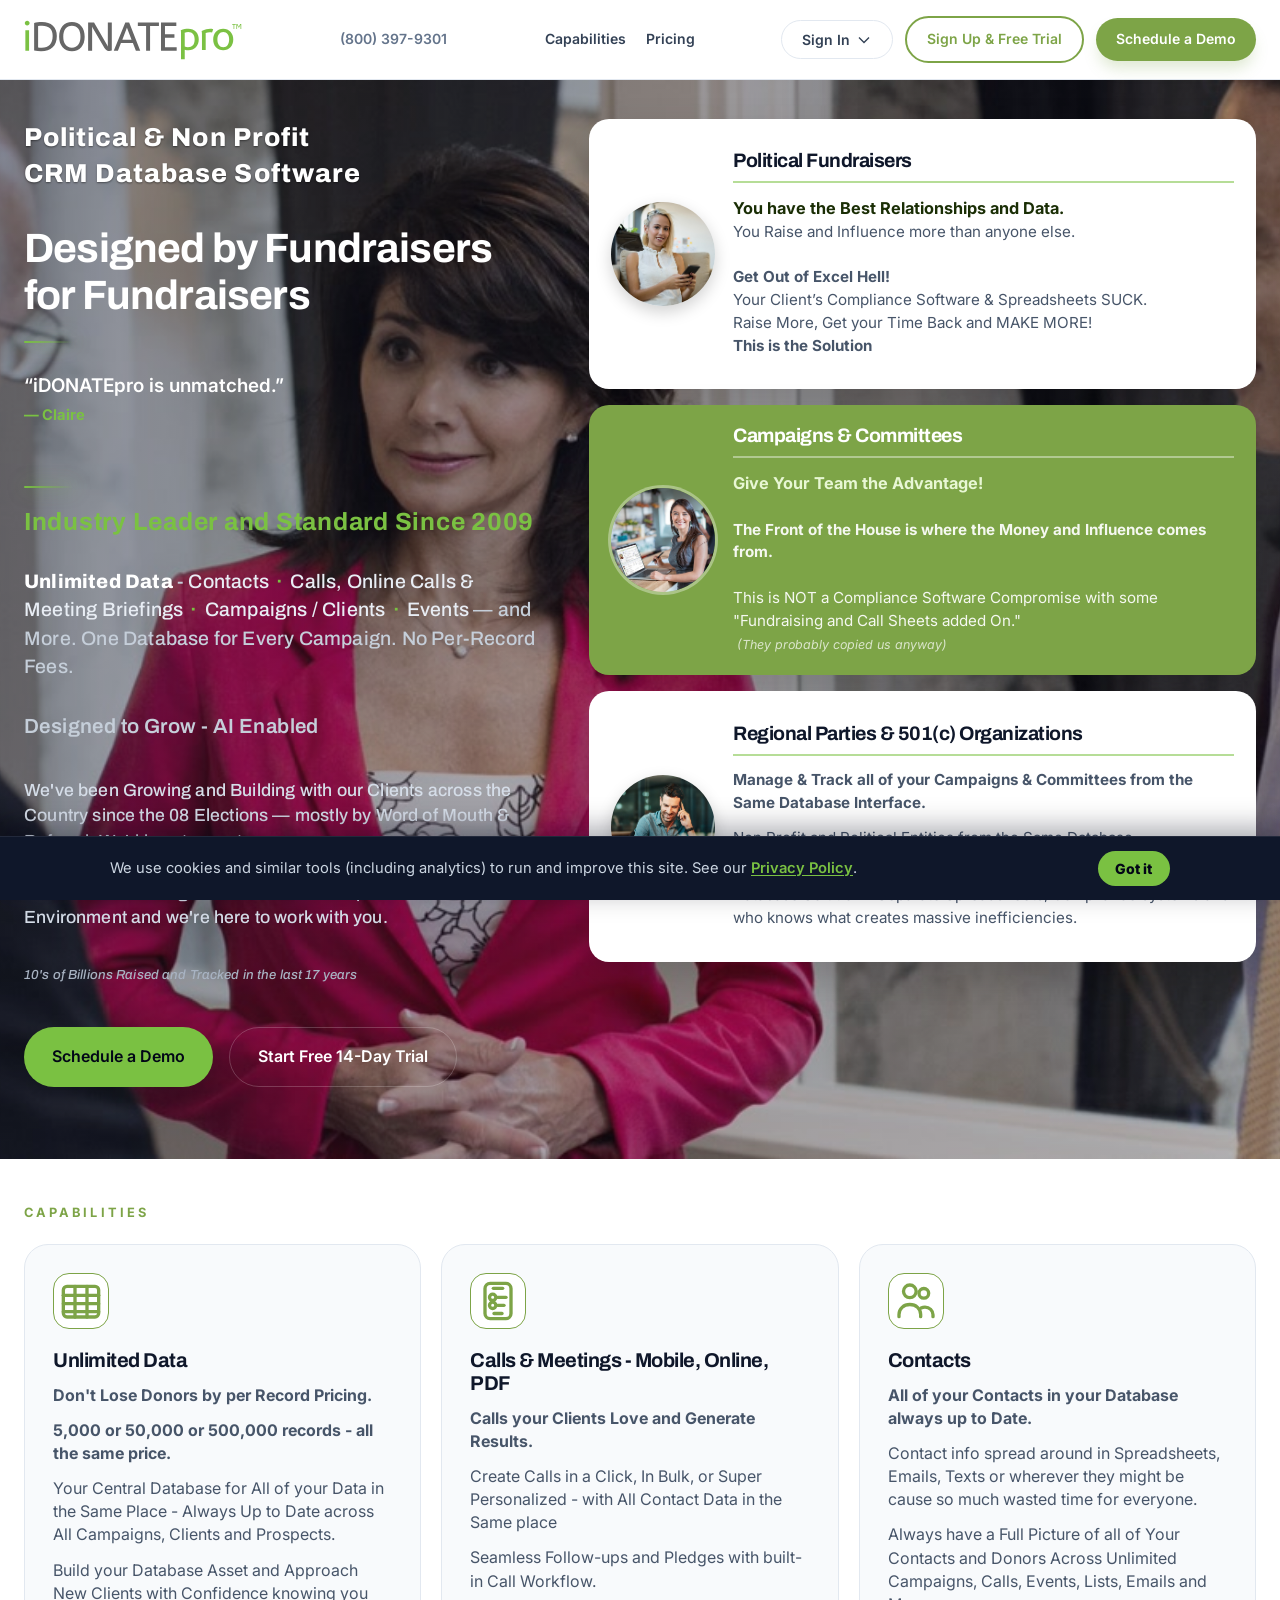
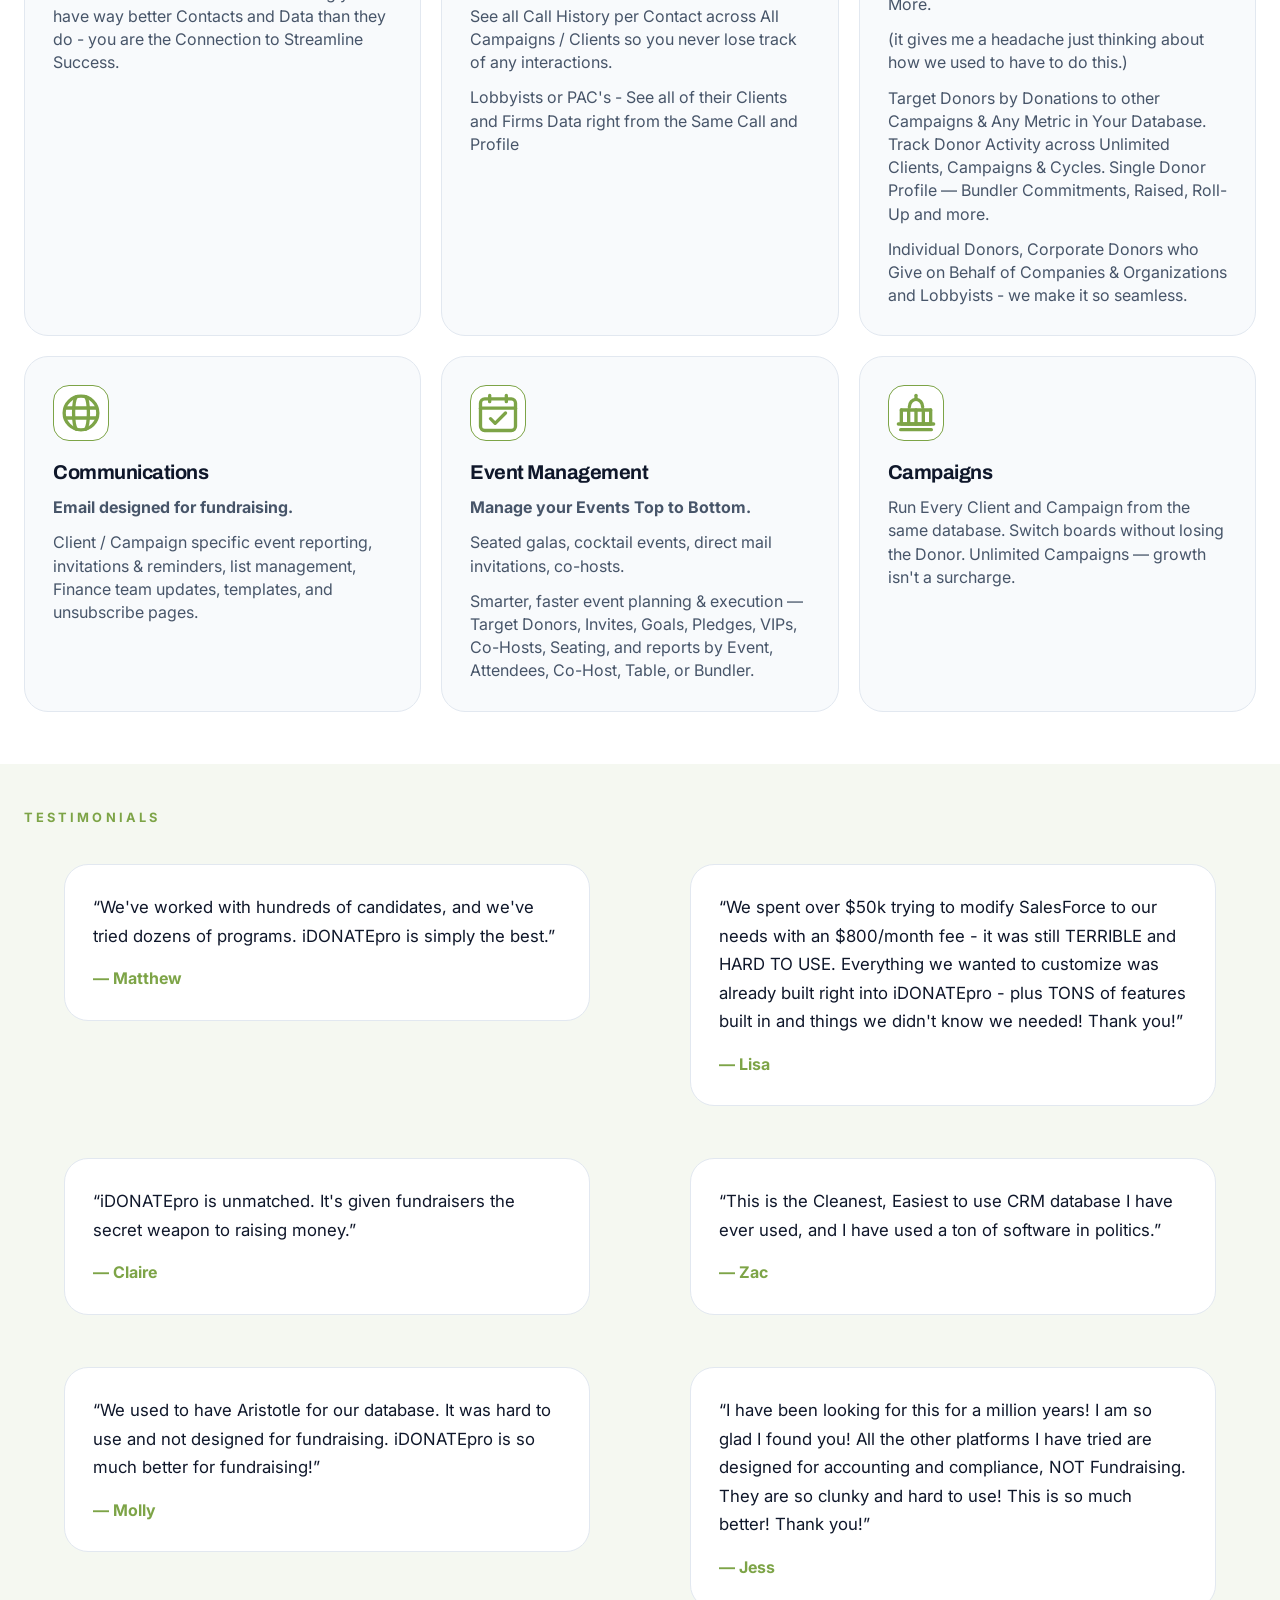
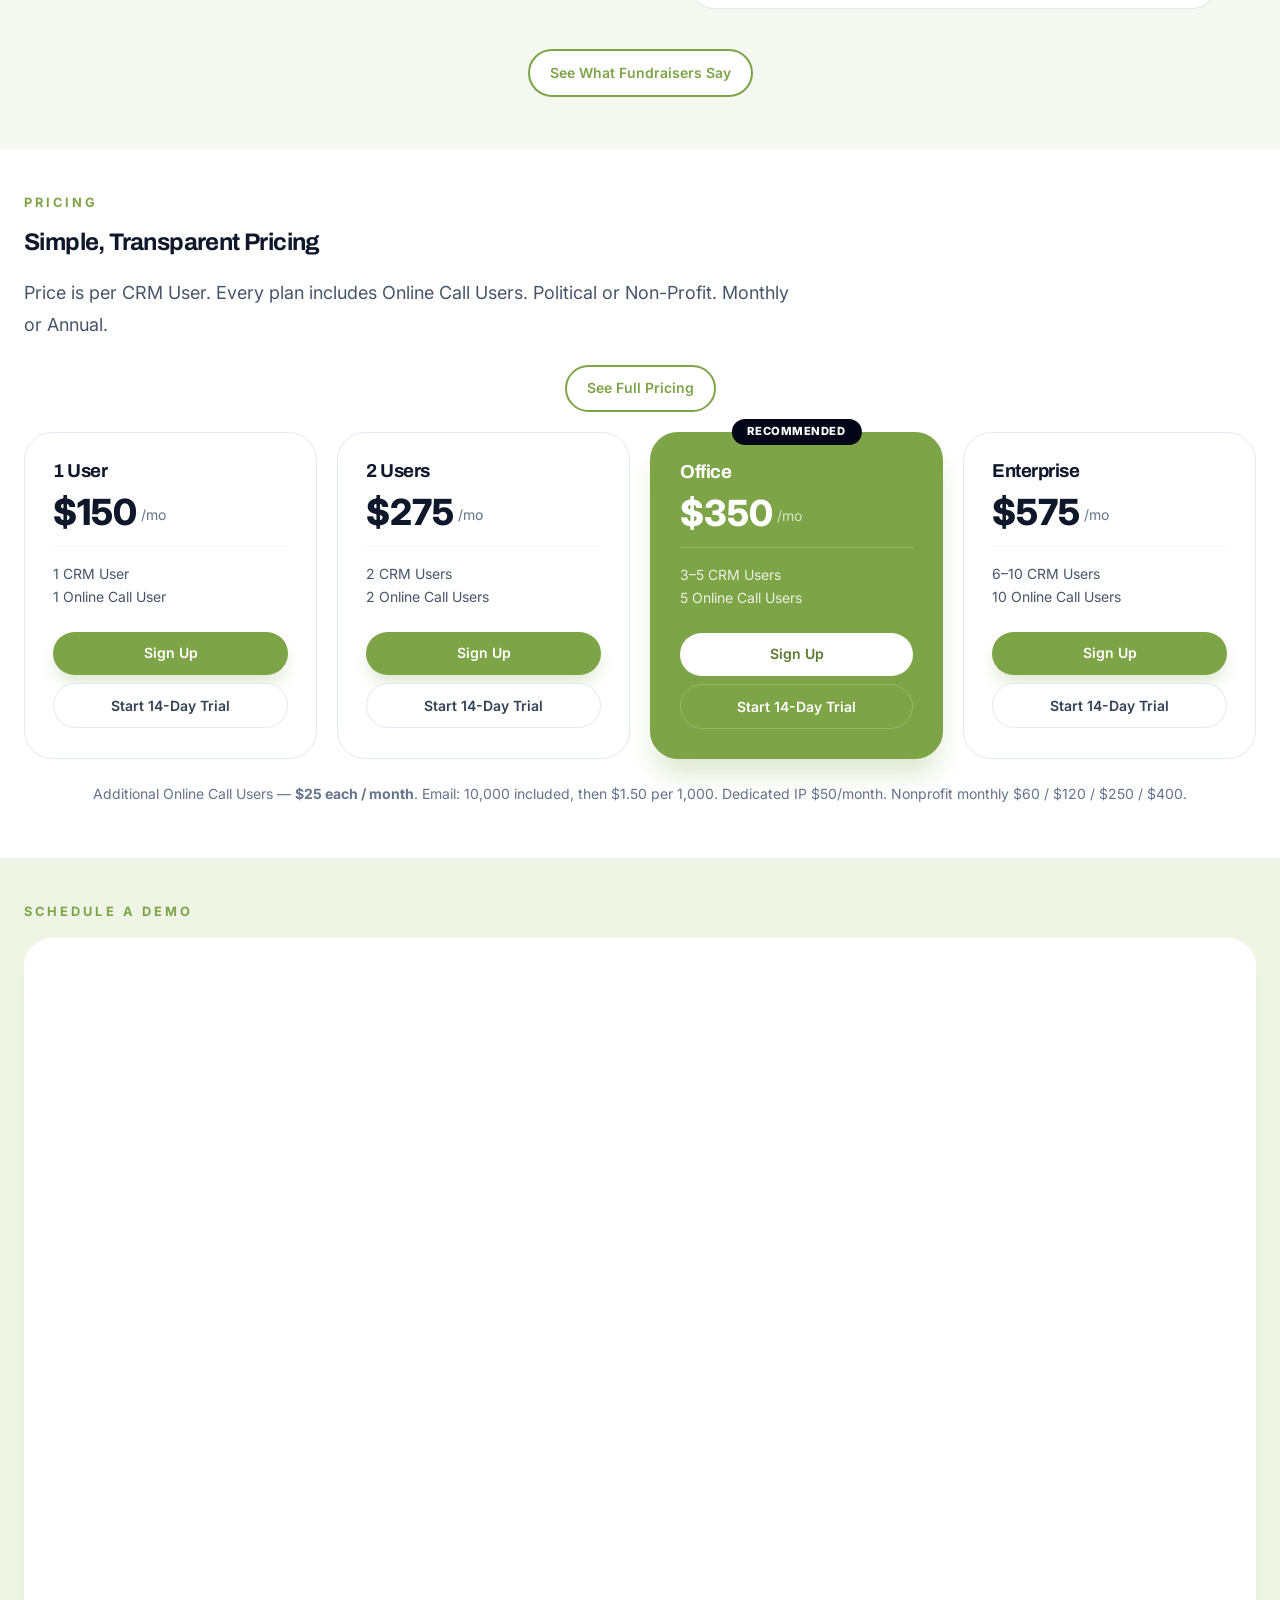
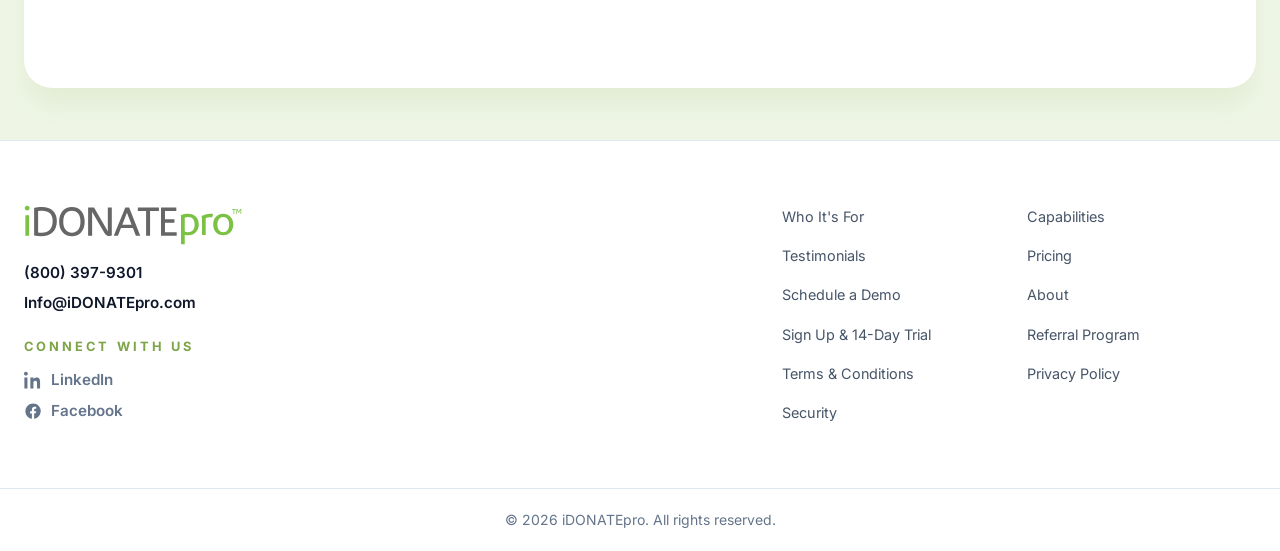
==== commit 514eb0e0: "Home mobile: Sign Up rotator — Can we Ask Who Referred You / Ready when you Are" ====
--- a/index.html
+++ b/index.html
@@ -60,7 +60,7 @@
       <div class="hero-lead">
         <div class="hero-ctas hero-ctas-mobile">
           <p class="signup-rotate" data-signup-rotate aria-live="polite">
-            <span class="signup-slide is-active">Most Clients arrive by Referral from someone Ahead of them.</span>
+            <span class="signup-slide is-active">Can we Ask — Who Referred You? We&#39;re Ready when you Are.</span>
             <span class="signup-slide">Looking for the Right Solution? You&#39;re already Investing — Sign Up.</span>
             <span class="signup-slide">When someone Ahead of you said use this — Sign Up.</span>
           </p>
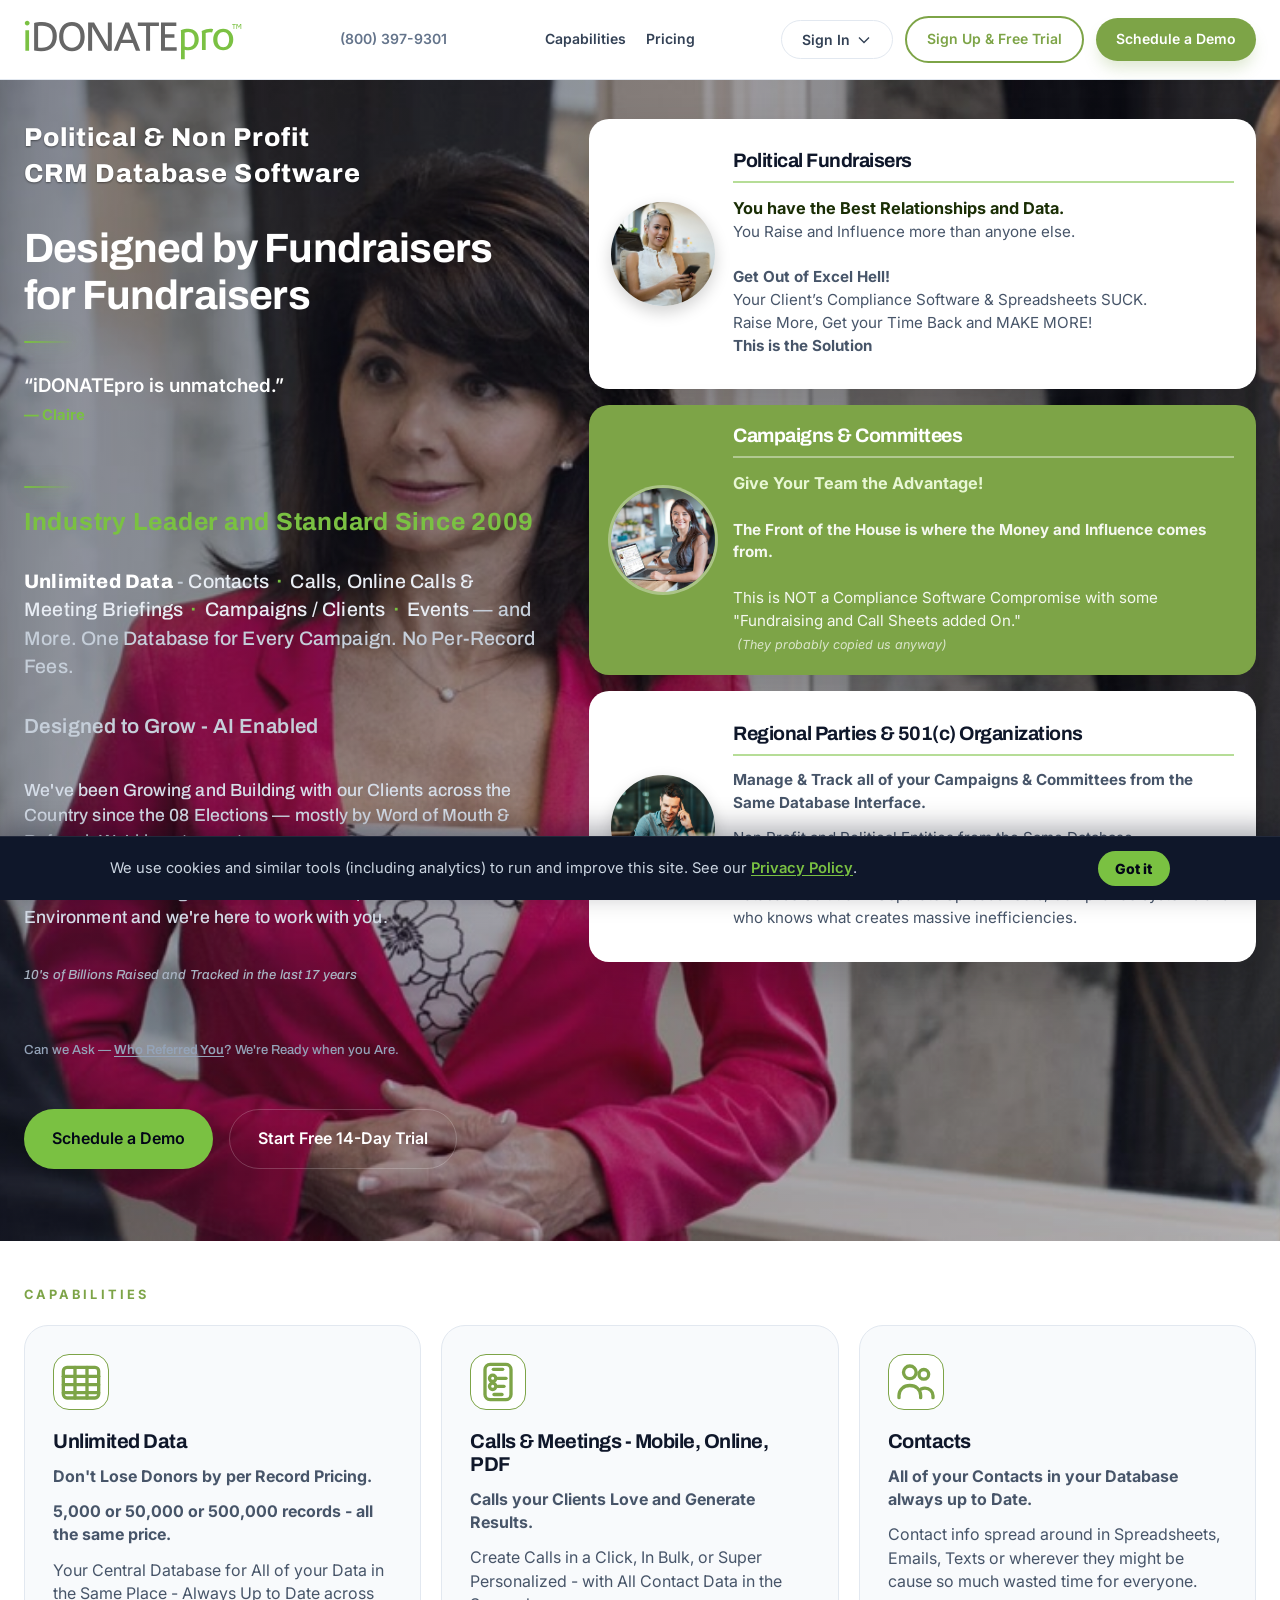
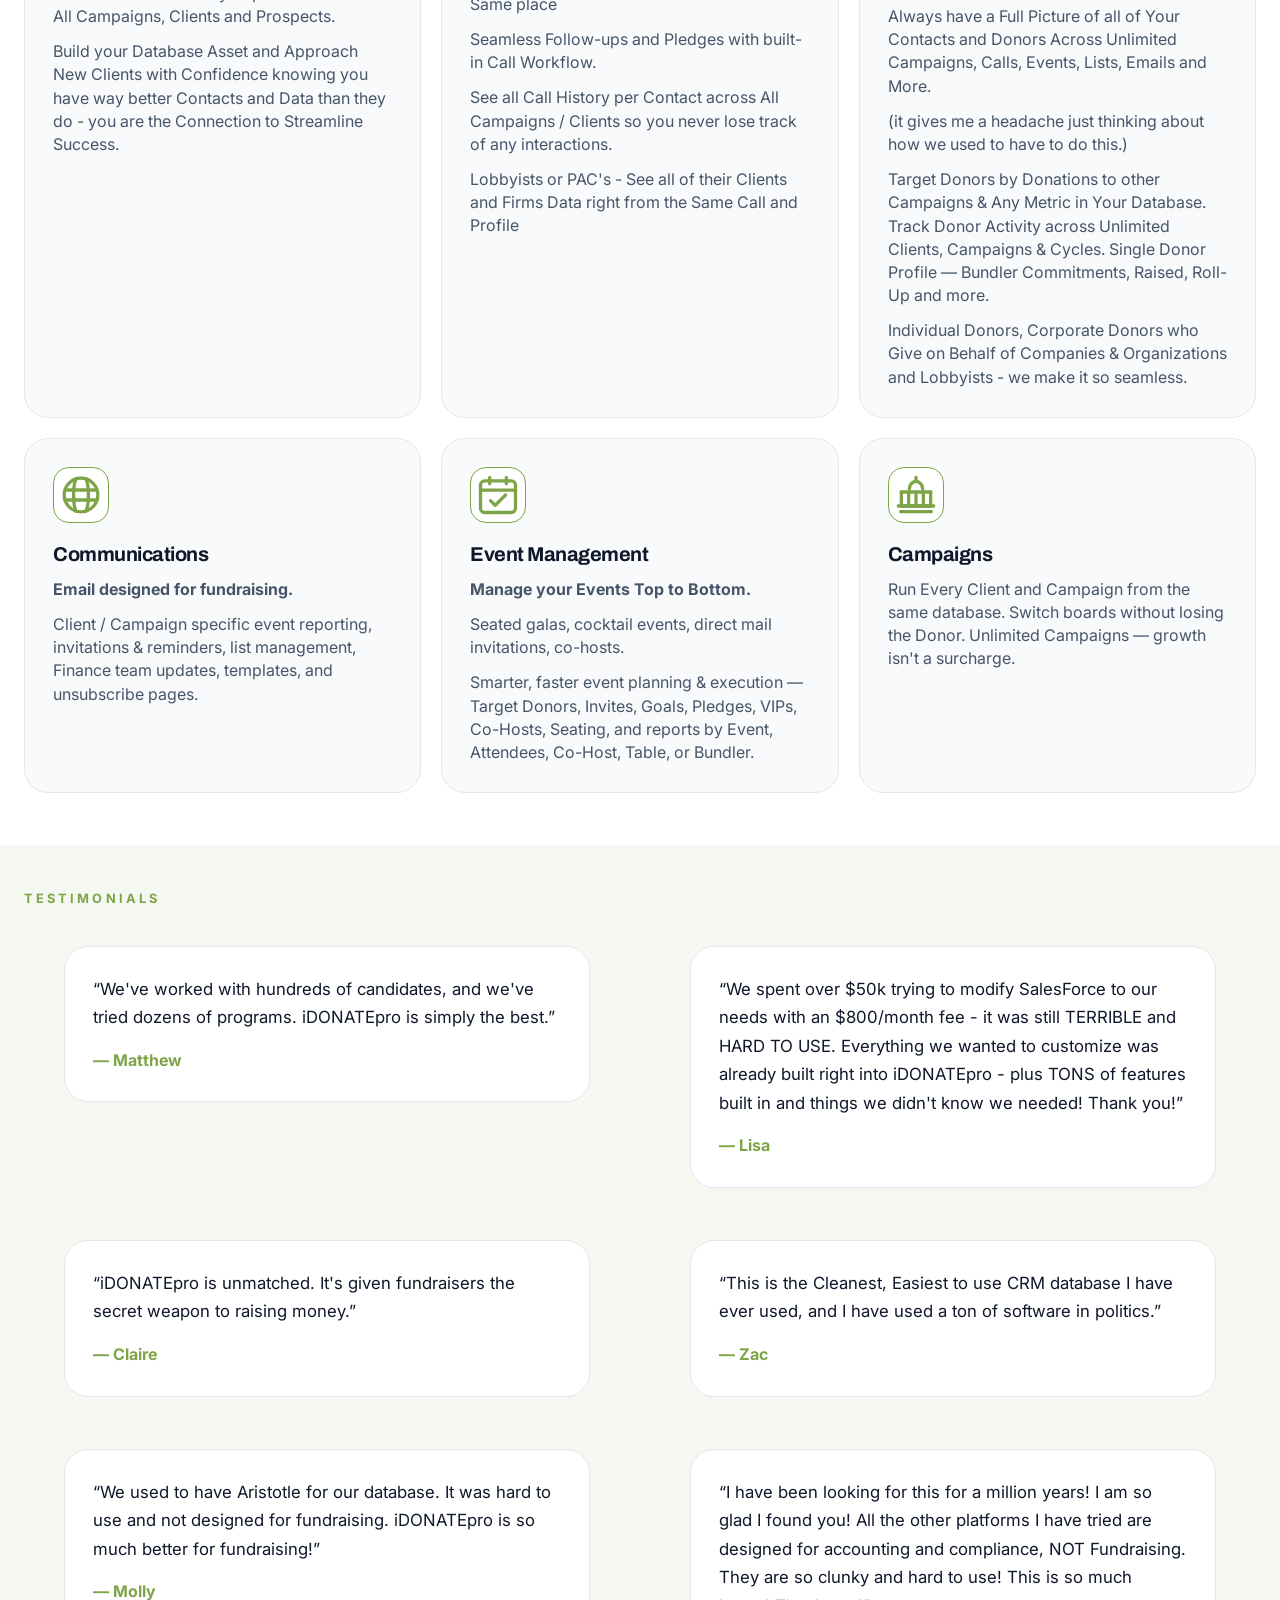
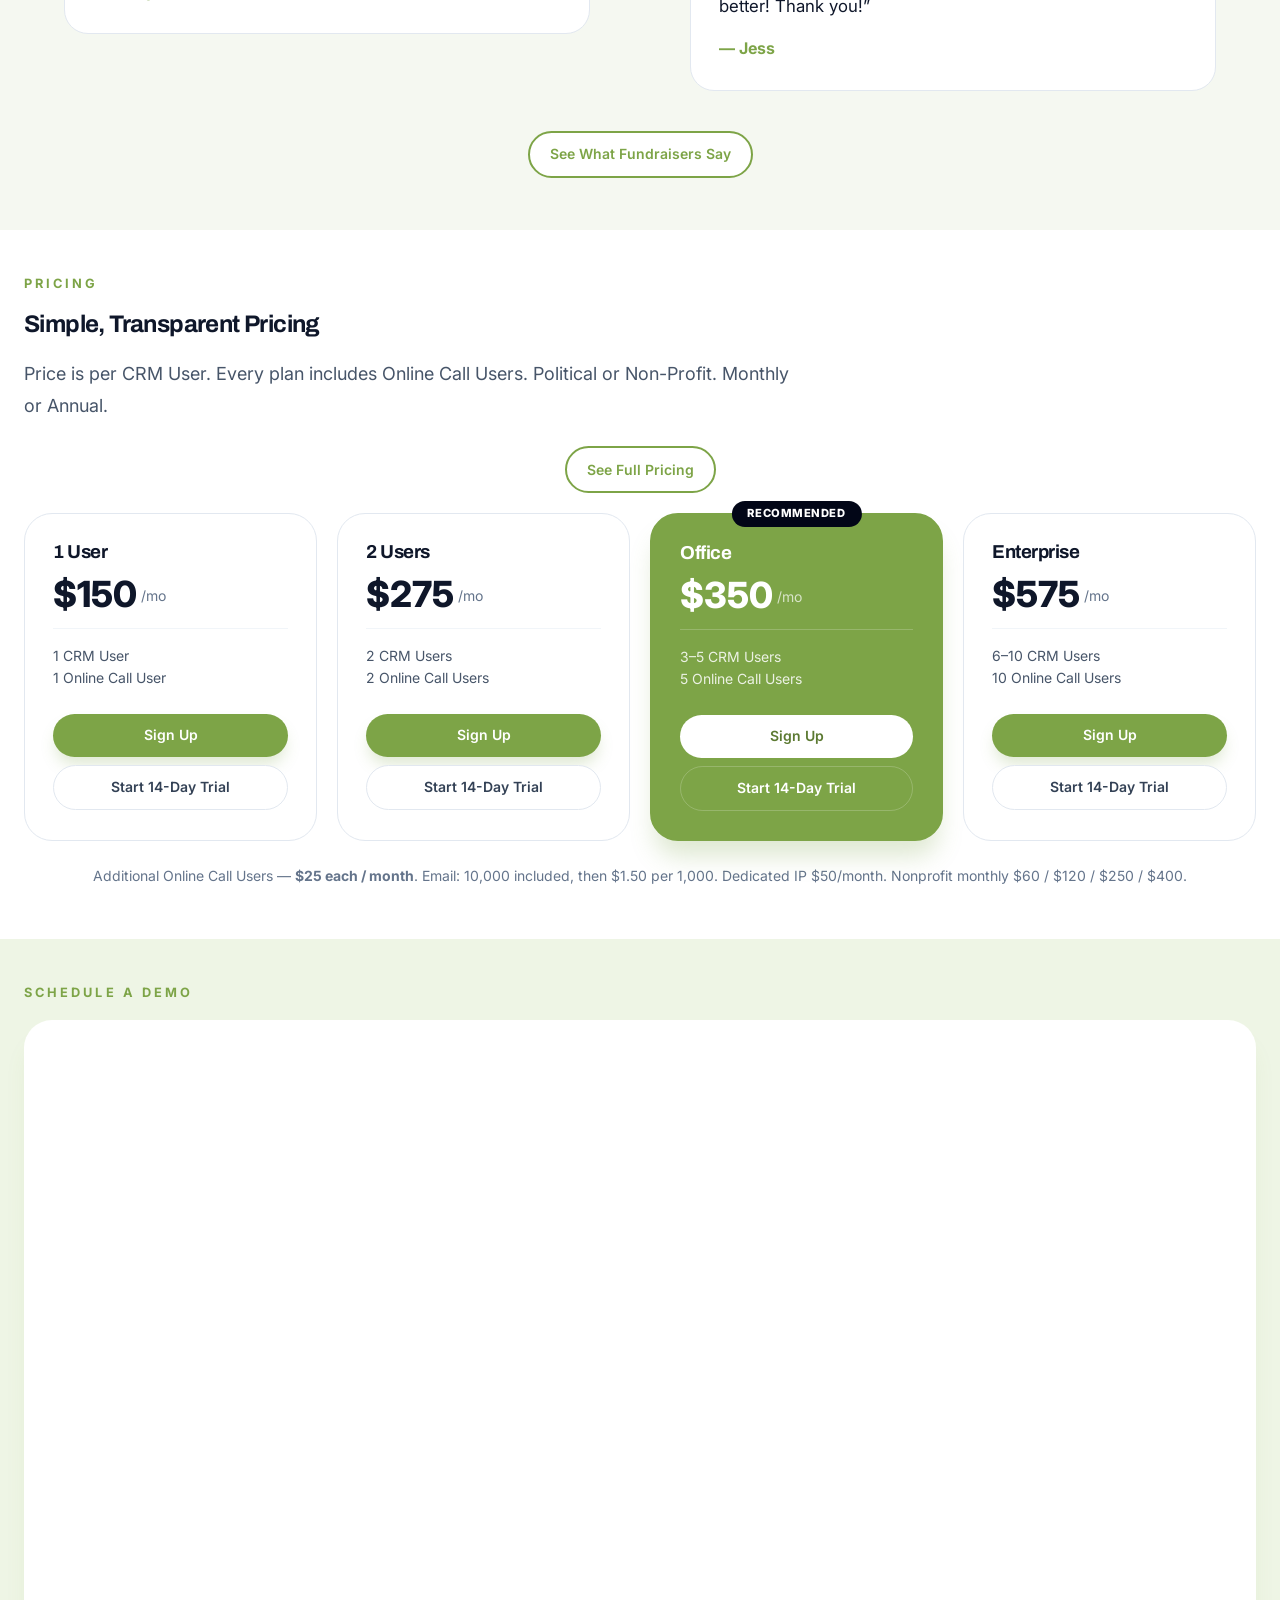
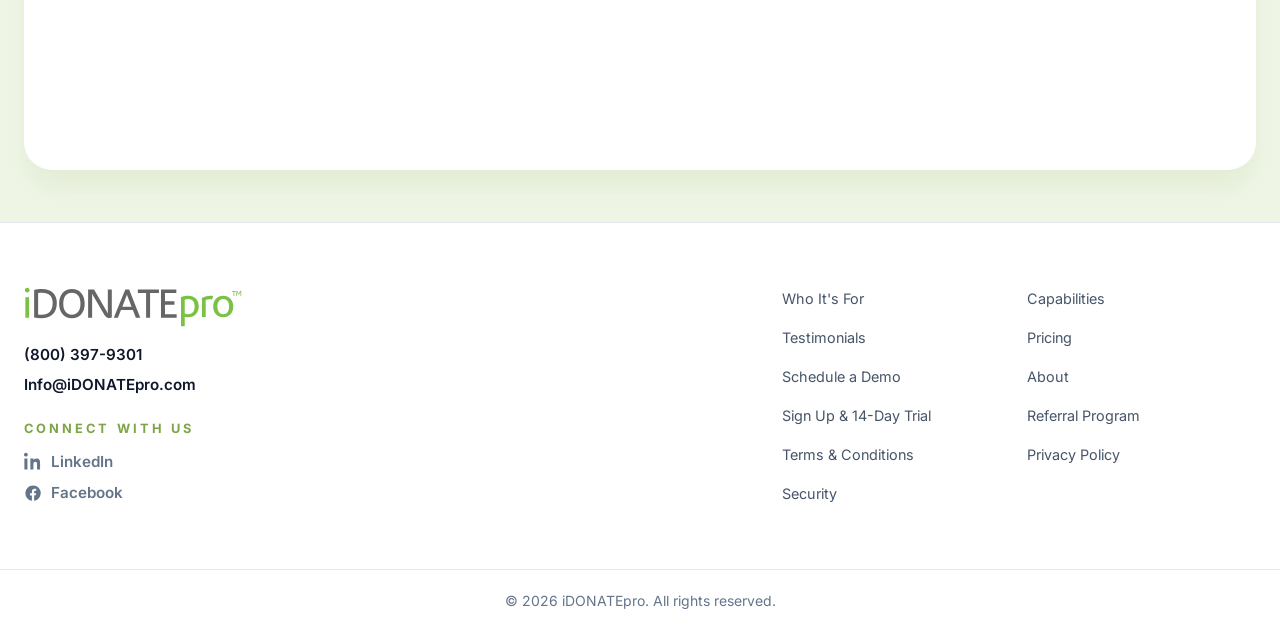
==== commit 7f21e3b7: "Home: Who Referred You links to referral page; quiet whisper on desktop too" ====
--- a/index.html
+++ b/index.html
@@ -6,7 +6,7 @@
 <title>iDONATEpro | Political &amp; Non Profit CRM Database Software</title>
 <meta name="description" content="Political &amp; Non Profit CRM Database Software. Designed by Fundraisers for Fundraisers — Unlimited Contacts, Campaigns, Calls, Events, and Data in one Donor Database.">
 <link rel="icon" href="/favicon.ico">
-<link rel="stylesheet" href="/css/site.css?v=286">
+<link rel="stylesheet" href="/css/site.css?v=289">
 </head>
 <body>
 <header class="site-header">
@@ -20,6 +20,7 @@
       <a href="/pricing/">Pricing</a>
     </nav>
     <div class="header-actions">
+      <a class="header-pricing" href="/pricing/">Pricing</a>
       <div class="dropdown" data-dropdown>
         <button class="btn btn-ghost" type="button">Sign In <svg class="chevron" viewBox="0 0 24 24" fill="none" stroke="currentColor" stroke-width="2"><path d="M19.5 8.25 12 15.75 4.5 8.25"/></svg></button>
         <div class="dropdown-menu">
@@ -59,11 +60,7 @@
     <div class="hero-copy">
       <div class="hero-lead">
         <div class="hero-ctas hero-ctas-mobile">
-          <p class="signup-rotate" data-signup-rotate aria-live="polite">
-            <span class="signup-slide is-active">Can we Ask — Who Referred You? We&#39;re Ready when you Are.</span>
-            <span class="signup-slide">Looking for the Right Solution? You&#39;re already Investing — Sign Up.</span>
-            <span class="signup-slide">When someone Ahead of you said use this — Sign Up.</span>
-          </p>
+          <p class="signup-whisper">Can we Ask — <a href="/referral-program/">Who Referred You</a>? We&#39;re Ready when you Are.</p>
           <a class="btn btn-bright btn-lg" href="/signup/">Sign Up</a>
           <a class="btn btn-ghost-light btn-lg" href="/#contact">Schedule a Demo</a>
         </div>
@@ -78,6 +75,7 @@
           <p class="since-track">10&#39;s of Billions Raised and Tracked in the last 17 years</p>
         </div>
       </div>
+      <p class="signup-whisper signup-whisper-desktop">Can we Ask — <a href="/referral-program/">Who Referred You</a>? We&#39;re Ready when you Are.</p>
       <div class="hero-ctas">
         <a class="btn btn-bright btn-lg" href="/#contact">Schedule a Demo</a>
         <a class="btn btn-ghost-light btn-lg" href="/signup/">Start Free 14-Day Trial</a>
@@ -257,5 +255,5 @@
   </div>
   <div class="copyright">&copy; 2026 iDONATEpro. All rights reserved.</div>
 </footer>
-<script src="/js/site.js?v=80"></script>
+<script src="/js/site.js?v=81"></script>
 </body></html>
--- a/css/site.css
+++ b/css/site.css
@@ -70,6 +70,19 @@
 }
 .btn-contact:hover { background: transparent; color: var(--brand); }
 .header-actions { grid-area: actions; display: flex; align-items: center; gap: 0.75rem; }
+
+.header-pricing {
+  font-size: 0.875rem;
+  font-weight: 700;
+  color: #334155;
+  padding: 0.35rem 0.25rem;
+  white-space: nowrap;
+}
+.header-pricing:hover { color: var(--brand); }
+@media (min-width: 1024px) {
+  .header-pricing { display: none; }
+}
+
 .desktop-nav { display: none; align-items: center; gap: 1.25rem; margin-right: 0.5rem; }
 .desktop-nav a { font-size: 0.875rem; font-weight: 600; color: #334155; }
 .desktop-nav a:hover { color: var(--brand); }
@@ -418,29 +431,25 @@
   .hero-ctas-mobile .btn { width: 100%; }
 }
 
-.signup-rotate {
-  position: relative;
-  display: grid;
-  align-content: start;
-  width: 100%;
-  min-height: 2.8rem;
-  margin: 0 0 0.15rem;
-  overflow: hidden;
-  color: #e8edf4;
+.signup-whisper {
+  margin: 0 0 0.35rem;
+  color: #94a3b8;
   font-family: var(--font-display);
-  font-size: 0.92rem;
+  font-size: 0.82rem;
+  font-weight: 500;
+  line-height: 1.4;
+  text-align: center;
+}
+.signup-whisper a {
+  color: #94a3b8;
   font-weight: 600;
-  line-height: 1.35;
-  text-align: center;
-}
-.signup-rotate .signup-slide {
-  grid-area: 1 / 1;
-  opacity: 0;
-  transition: opacity 0.9s ease;
-}
-.signup-rotate .signup-slide.is-active { opacity: 1; }
-@media (prefers-reduced-motion: reduce) {
-  .signup-rotate .signup-slide { transition: none; }
+  text-decoration: underline;
+  text-underline-offset: 0.18em;
+}
+.signup-whisper a:hover { color: var(--brand-bright); }
+.signup-whisper-desktop { display: none; text-align: left; margin: 0.85rem 0 0.35rem; }
+@media (min-width: 768px) {
+  .signup-whisper-desktop { display: block; }
 }
 
 
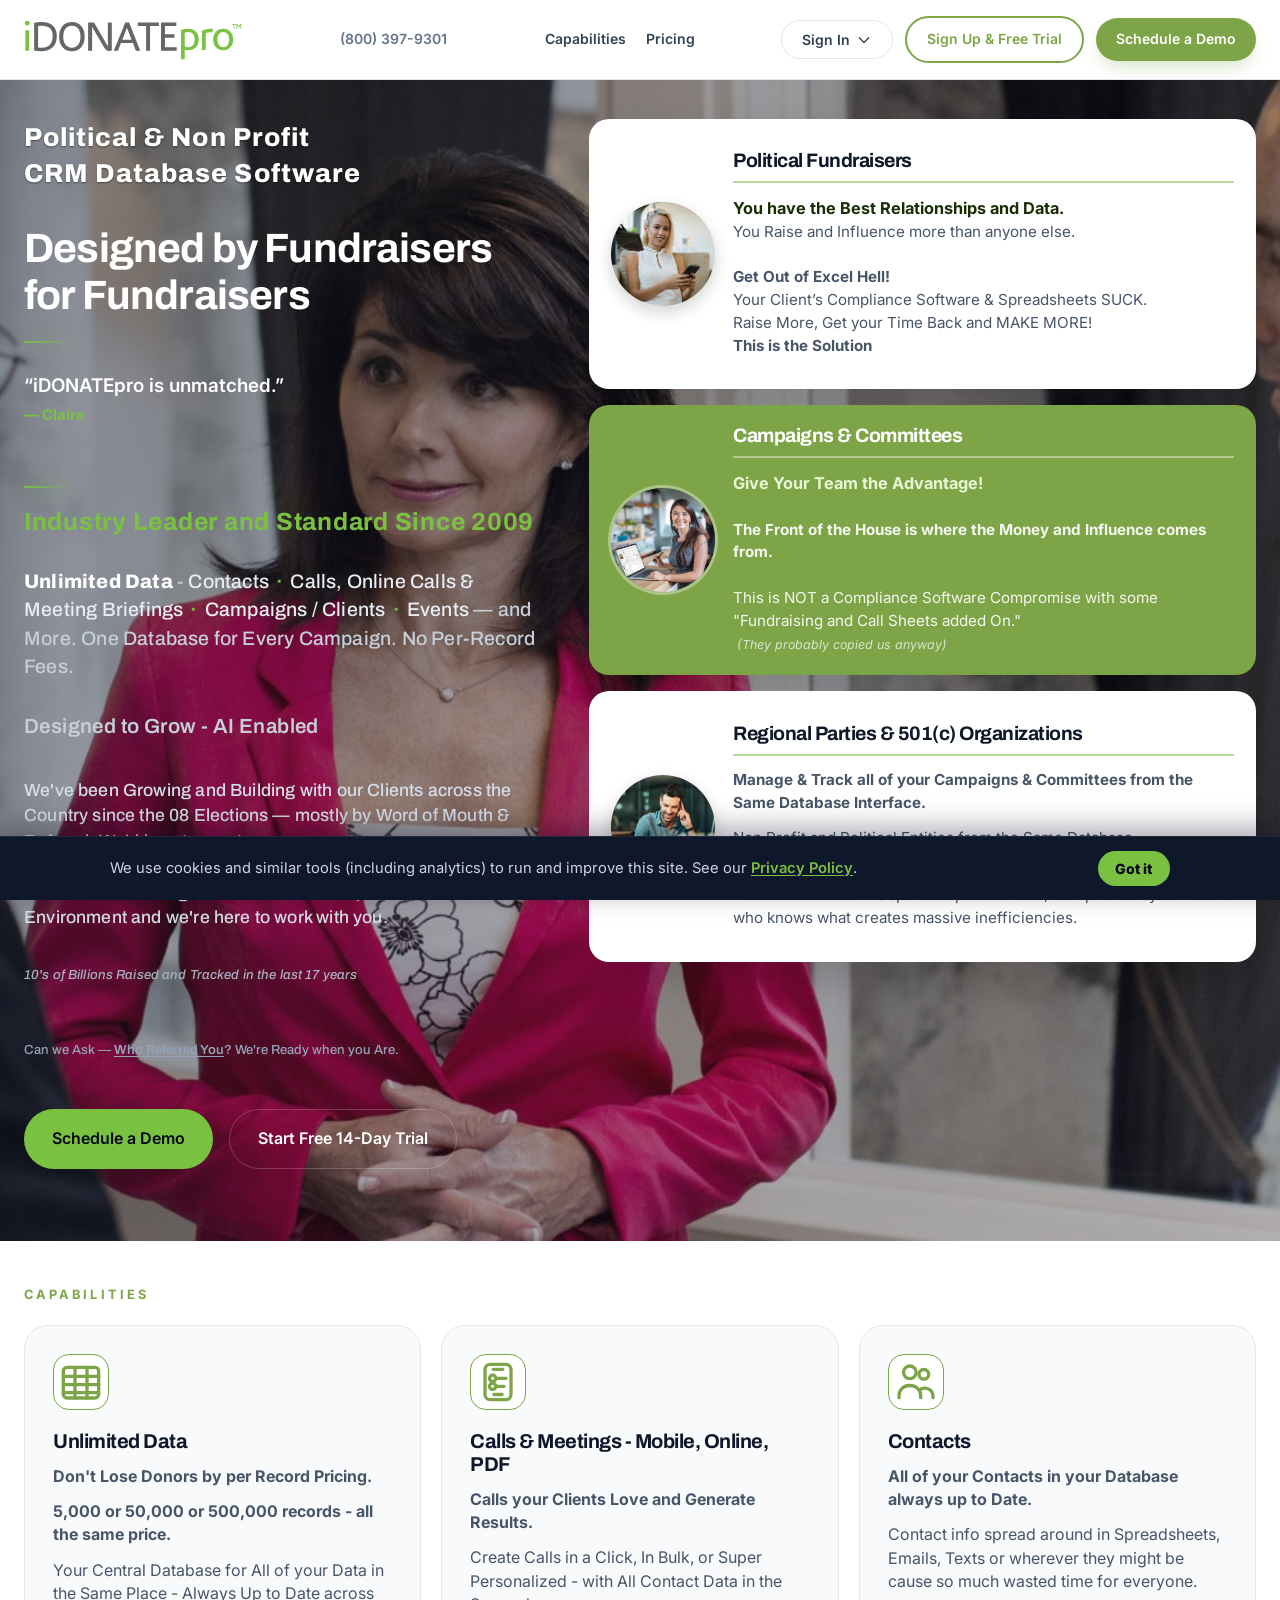
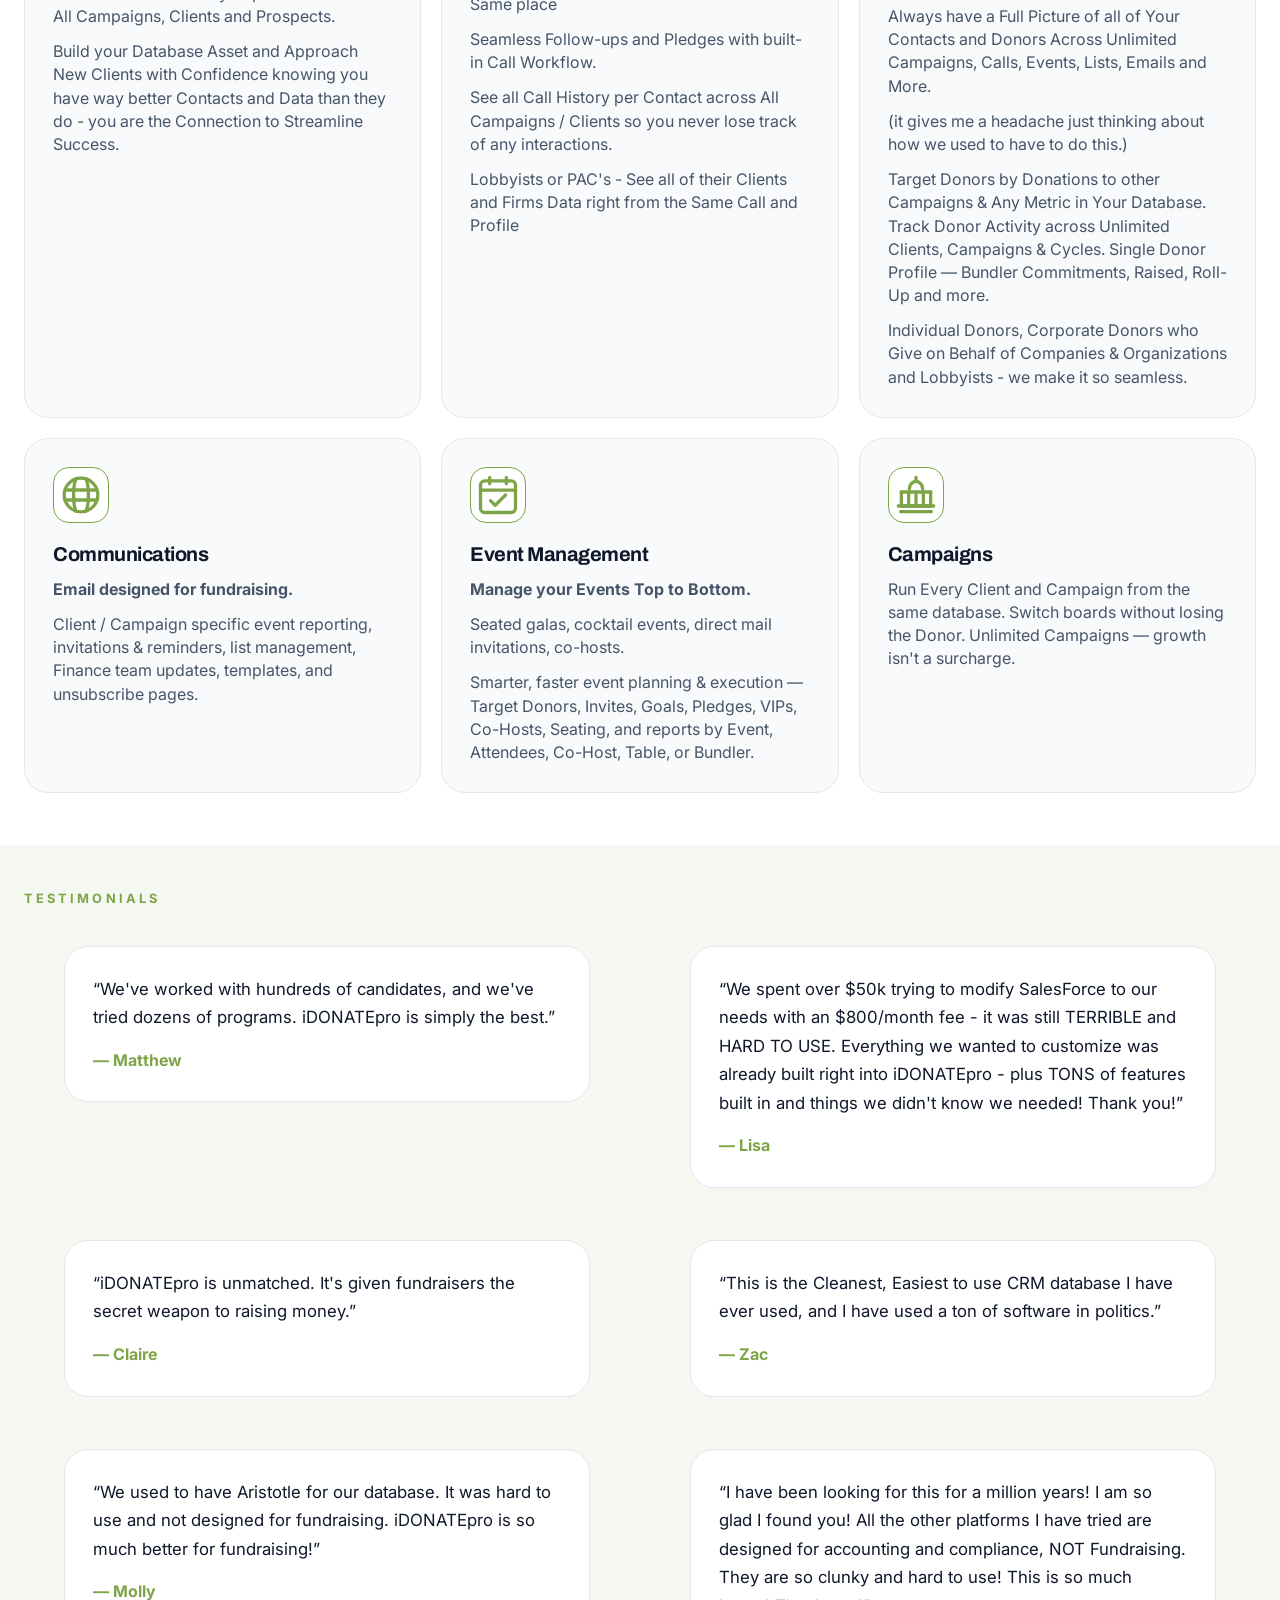
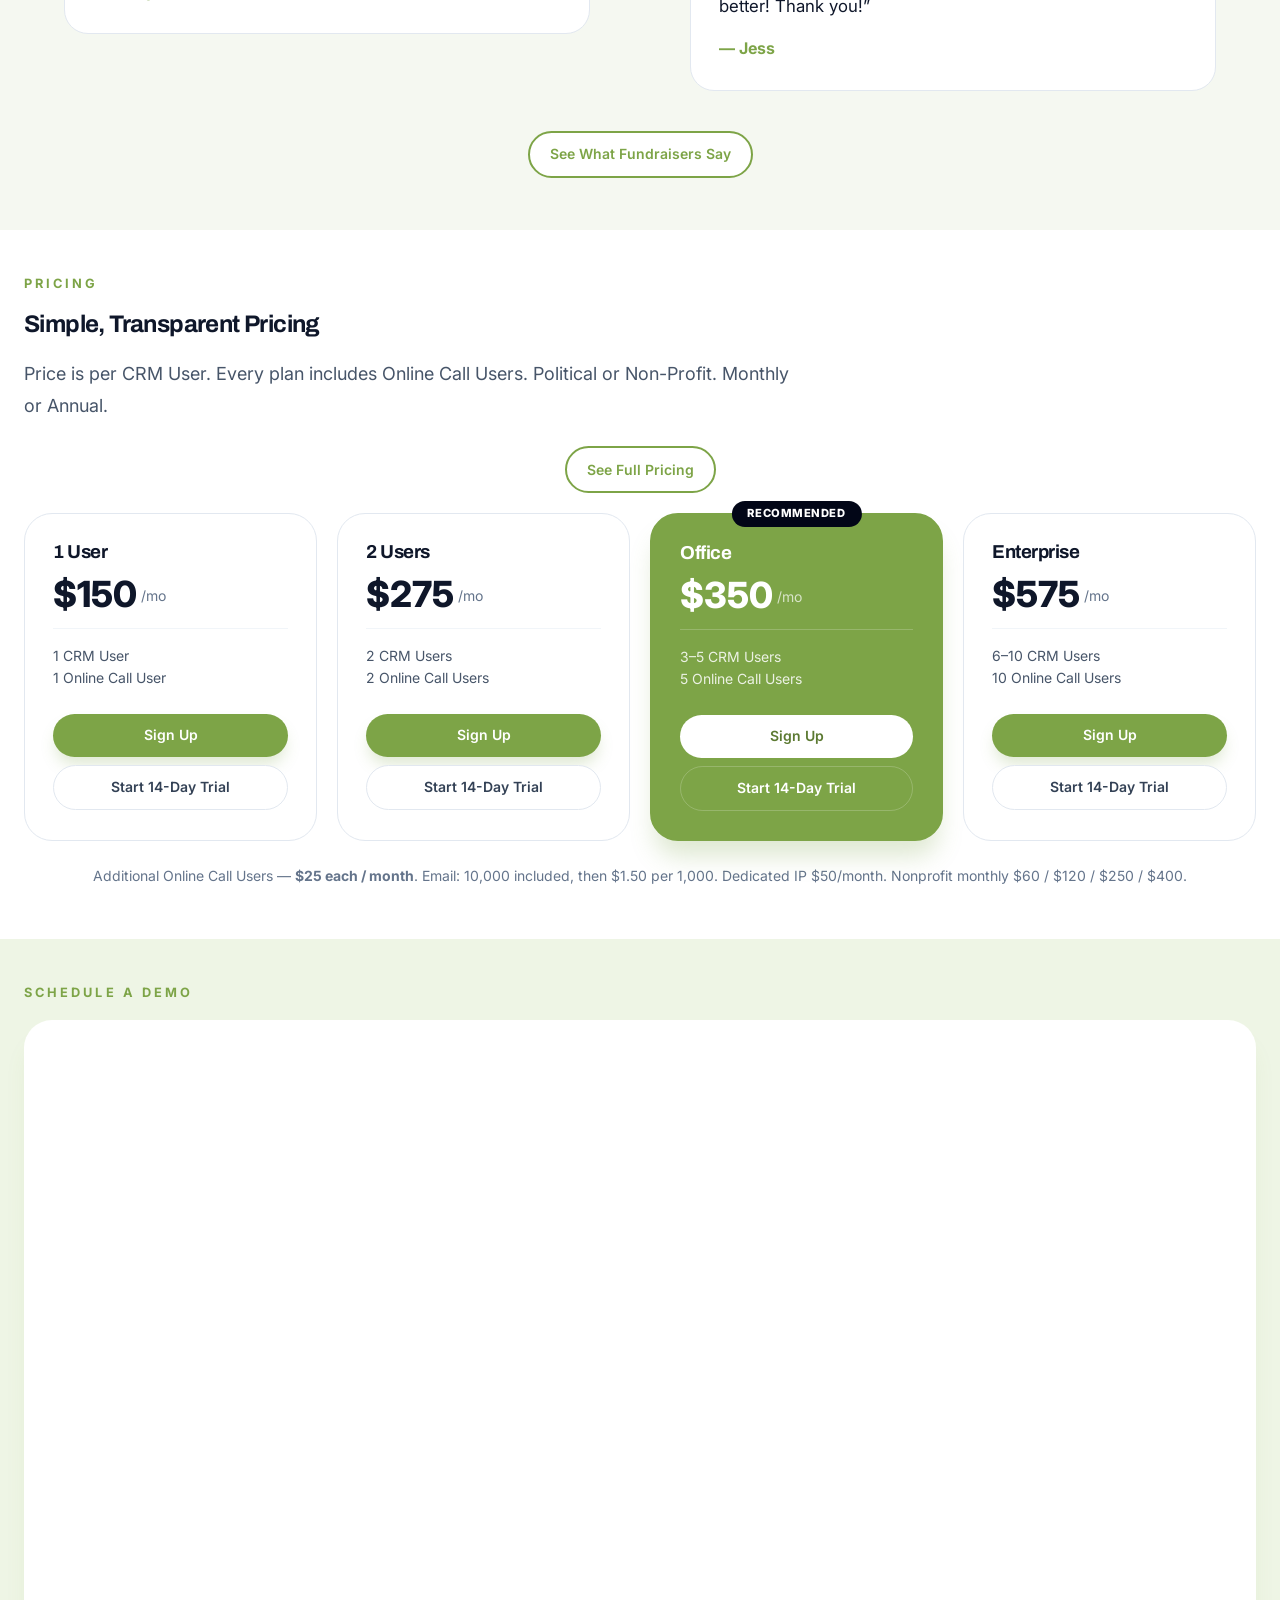
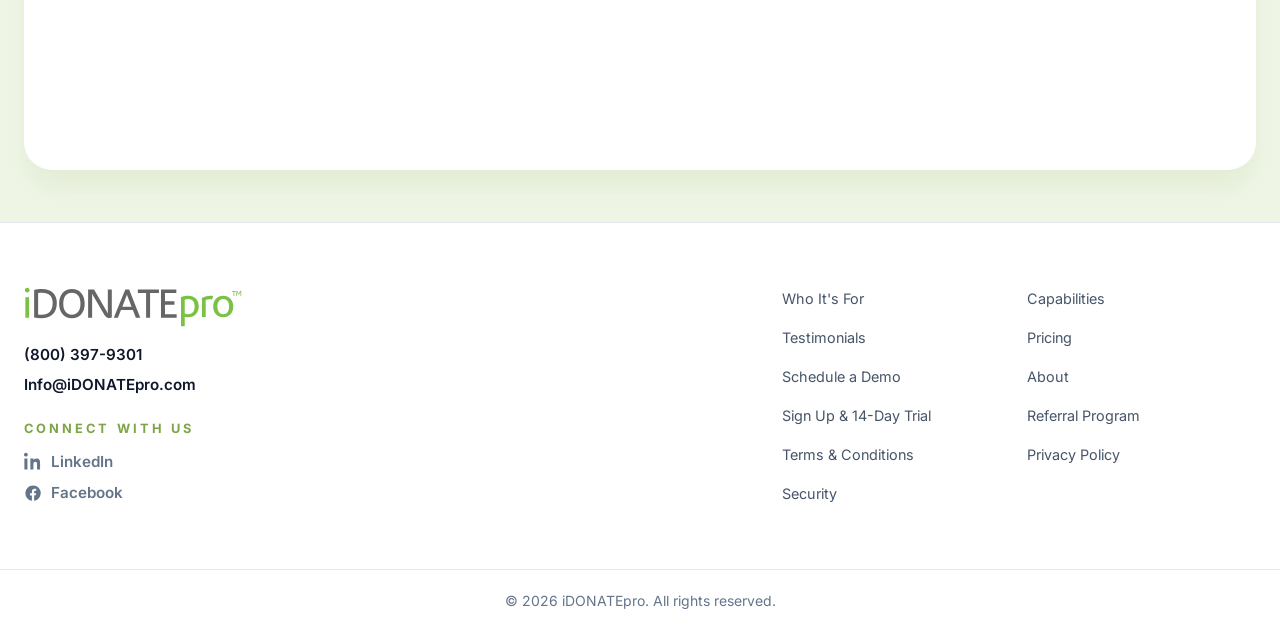
==== commit 20185d66: "Referral: handshake suite photo behind the hero with quiet navy wash" ====
--- a/index.html
+++ b/index.html
@@ -6,7 +6,7 @@
 <title>iDONATEpro | Political &amp; Non Profit CRM Database Software</title>
 <meta name="description" content="Political &amp; Non Profit CRM Database Software. Designed by Fundraisers for Fundraisers — Unlimited Contacts, Campaigns, Calls, Events, and Data in one Donor Database.">
 <link rel="icon" href="/favicon.ico">
-<link rel="stylesheet" href="/css/site.css?v=289">
+<link rel="stylesheet" href="/css/site.css?v=290">
 </head>
 <body>
 <header class="site-header">
--- a/css/site.css
+++ b/css/site.css
@@ -753,7 +753,28 @@
 .calendly-wrap { border-radius: var(--radius); overflow: hidden; background: #fff; box-shadow: 0 20px 25px -5px rgba(125,164,71,0.1); }
 .calendly-wrap iframe { width: 100%; min-height: 700px; height: 750px; border: 0; display: block; }
 
-.ref-hero { background: var(--navy); color: #fff; padding: 5rem 0; text-align: center; }
+.ref-hero {
+  position: relative;
+  overflow: hidden;
+  background: #0f172a;
+  color: #fff;
+  padding: 3.25rem 0 3.5rem;
+  text-align: center;
+}
+.ref-hero-bg { position: absolute; inset: 0; }
+.ref-hero-bg img {
+  width: 100%; height: 100%; object-fit: cover; object-position: center 35%;
+  opacity: 0.88;
+}
+.ref-hero-overlay {
+  position: absolute; inset: 0;
+  background: linear-gradient(180deg, rgba(15,23,42,0.62) 0%, rgba(15,23,42,0.55) 45%, rgba(15,23,42,0.72) 100%);
+}
+.ref-hero .wrap-narrow { position: relative; z-index: 1; }
+@media (max-width: 767px) {
+  .ref-hero { padding: 1.75rem 0 2.25rem; }
+  .ref-hero-bg img { object-position: center 30%; }
+}
 .gift svg { width: 2.5rem; height: 2.5rem; display: block; }
 .gift {
   width: 4rem; height: 4rem; margin: 0 auto 1.5rem; border-radius: 1rem;
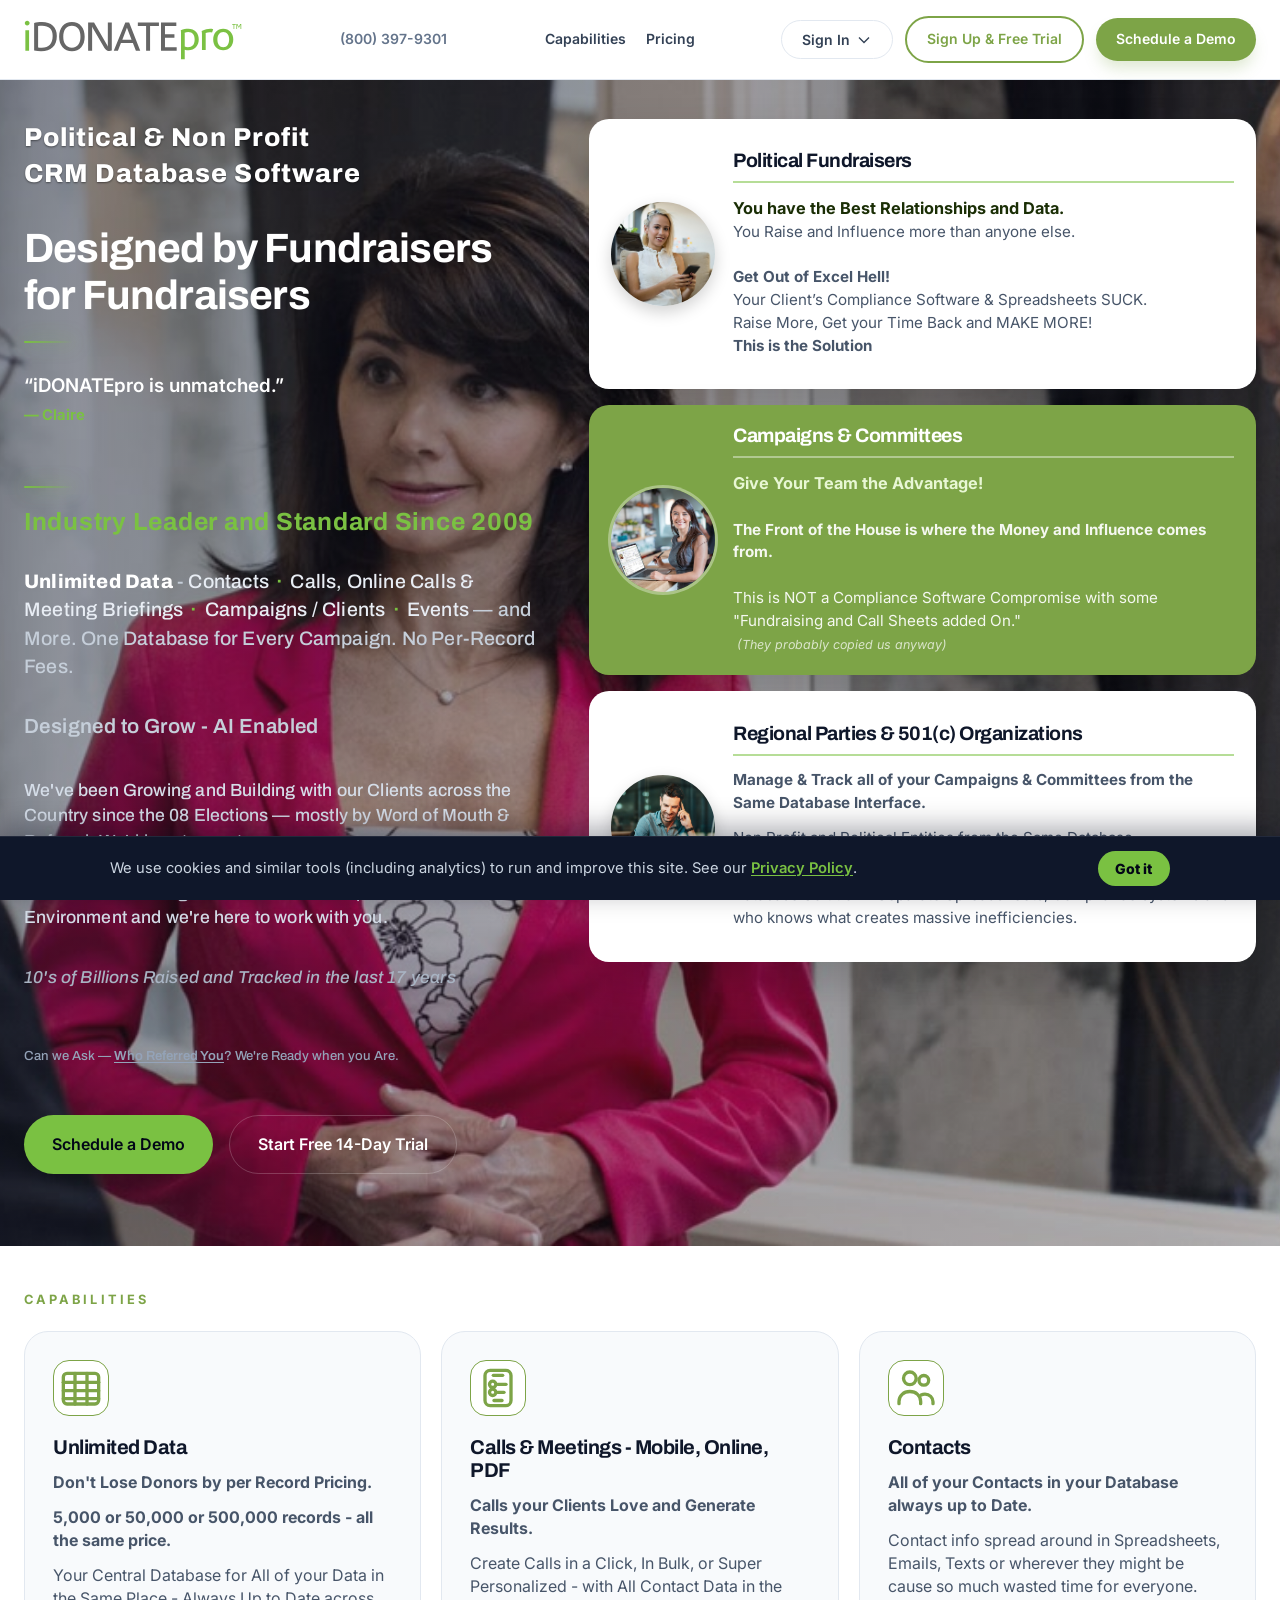
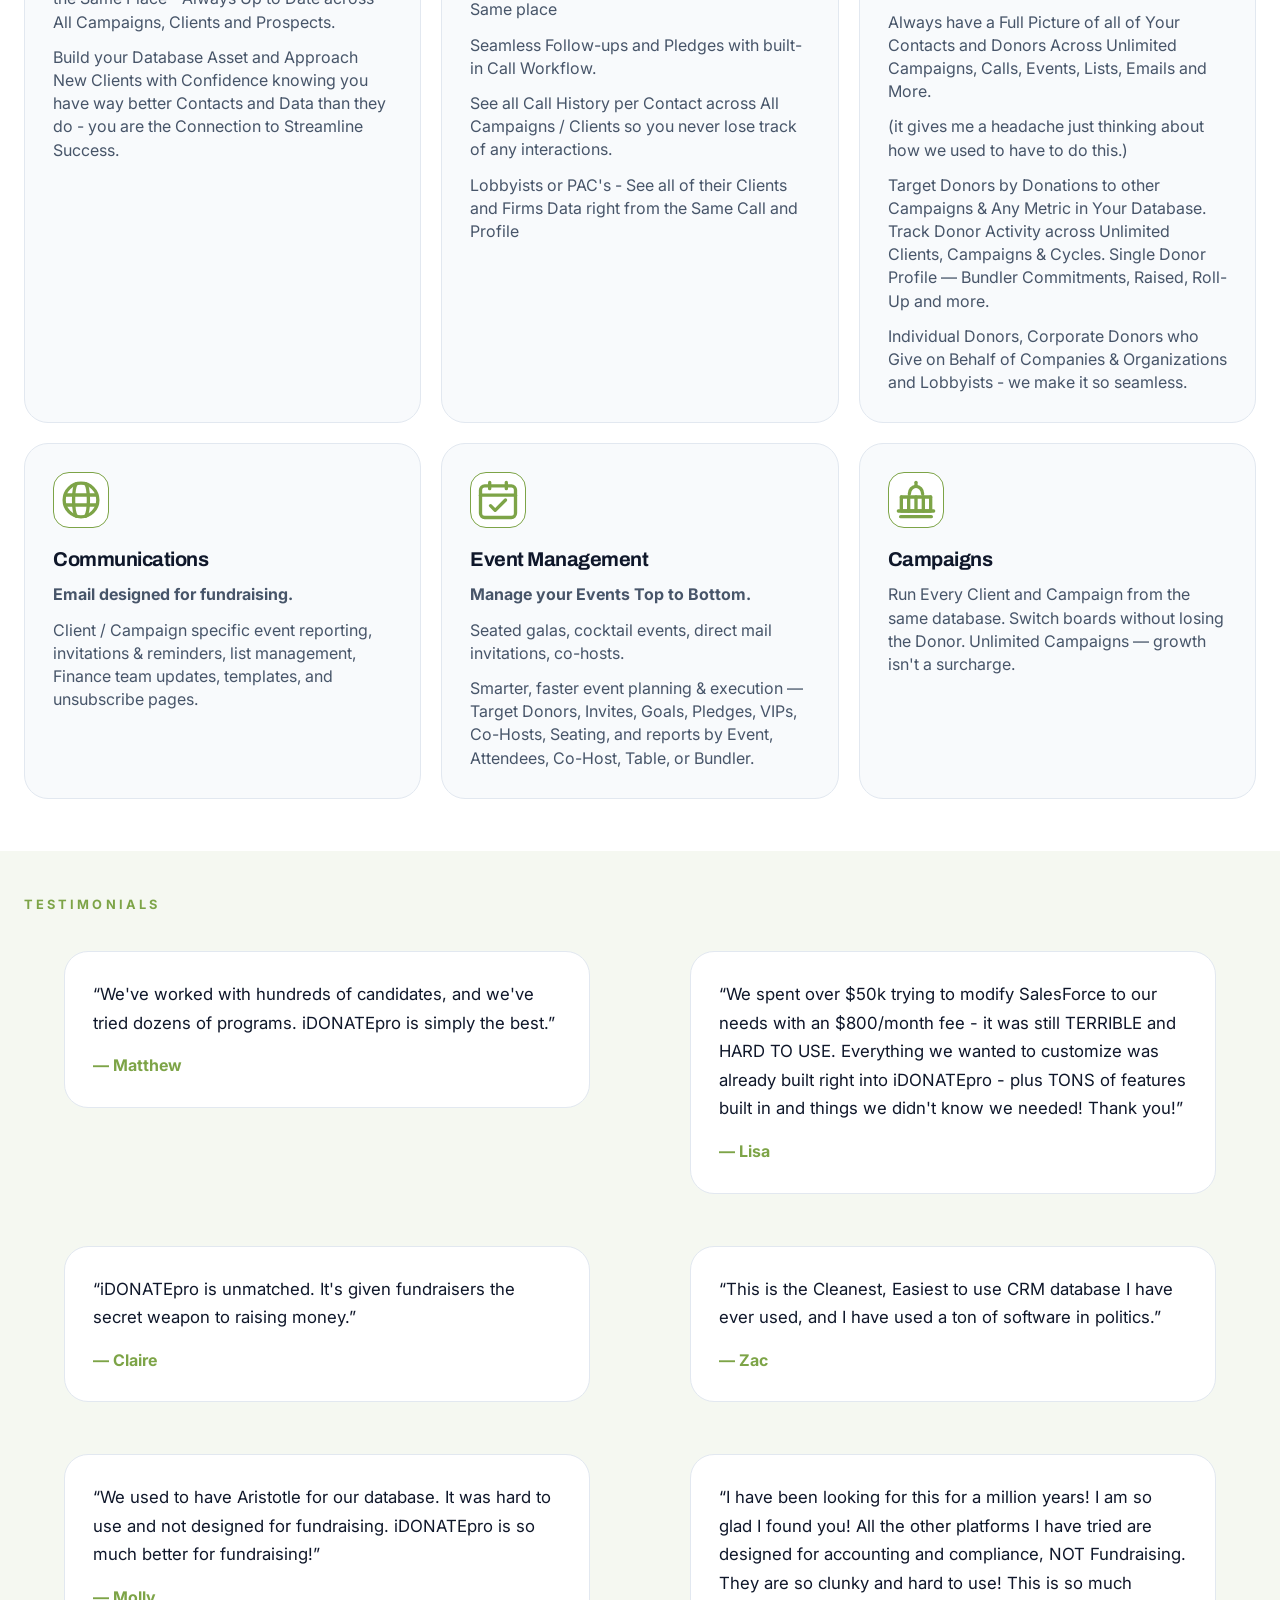
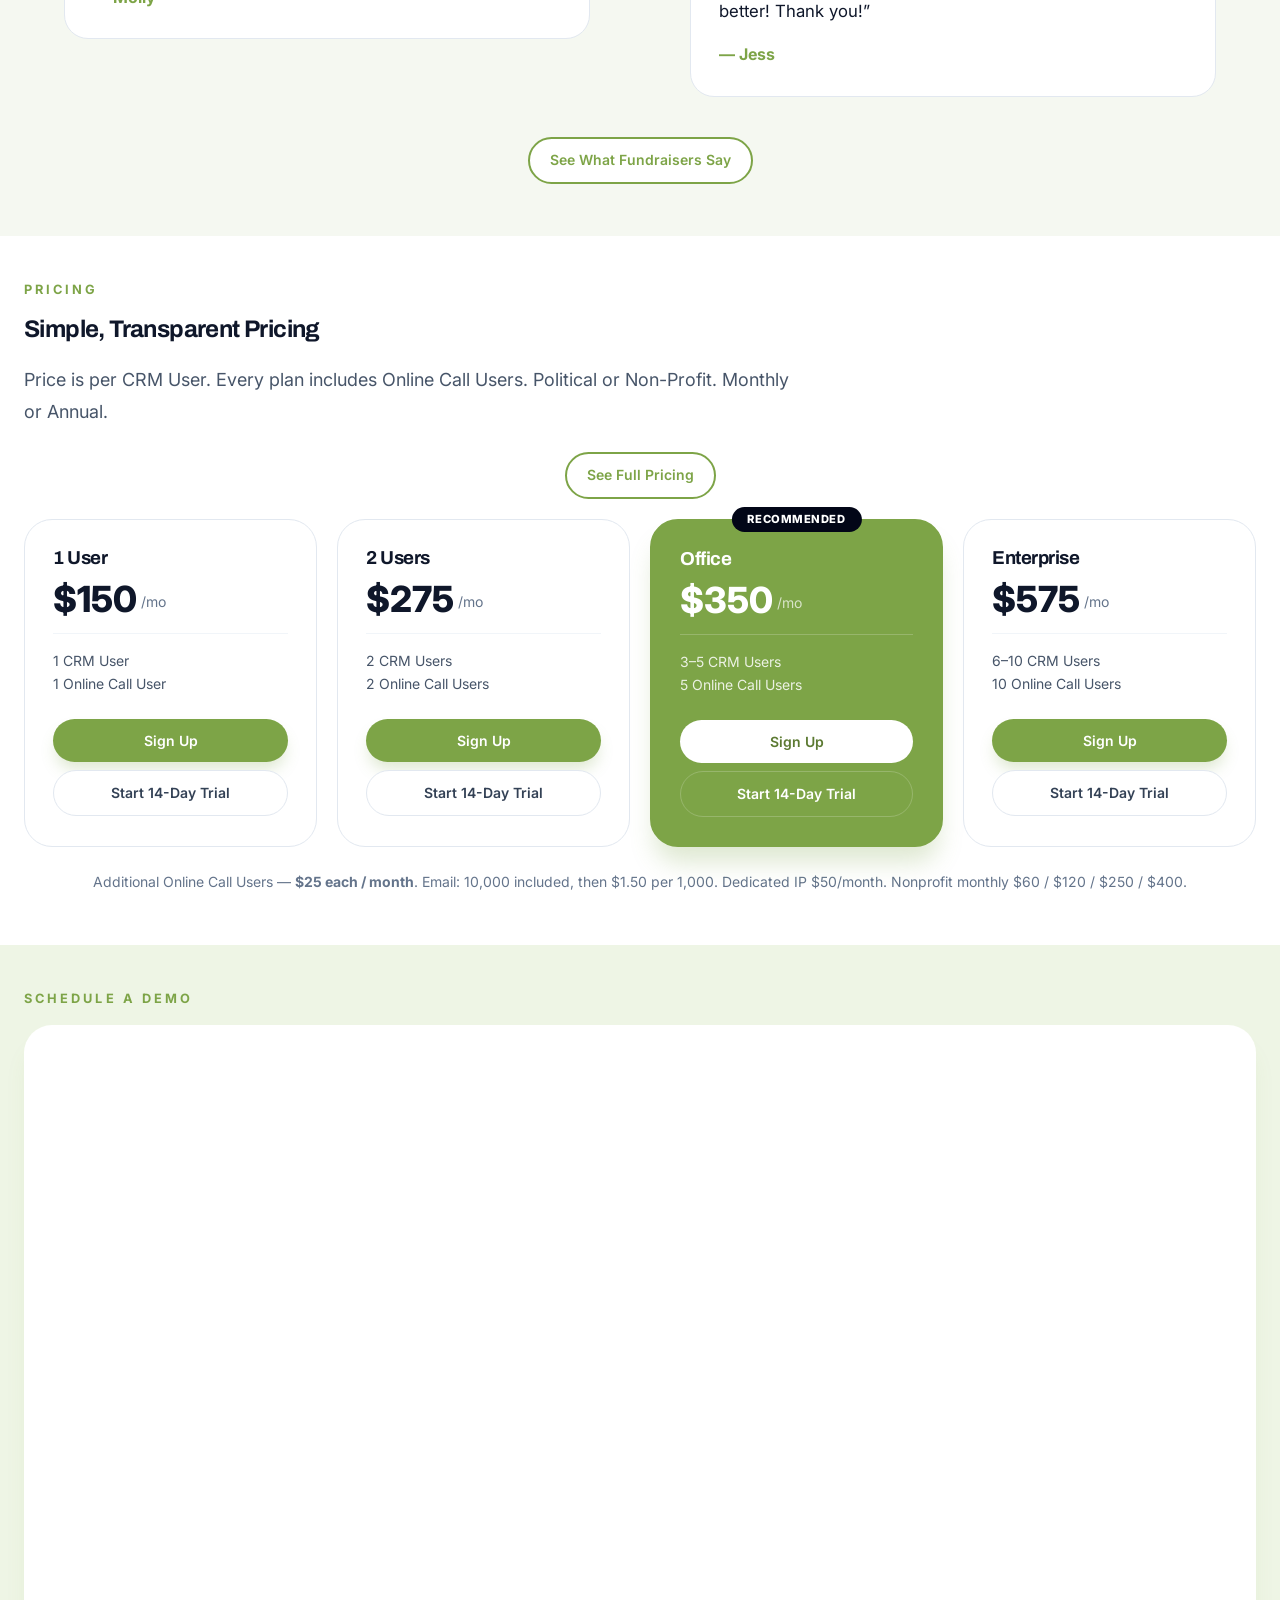
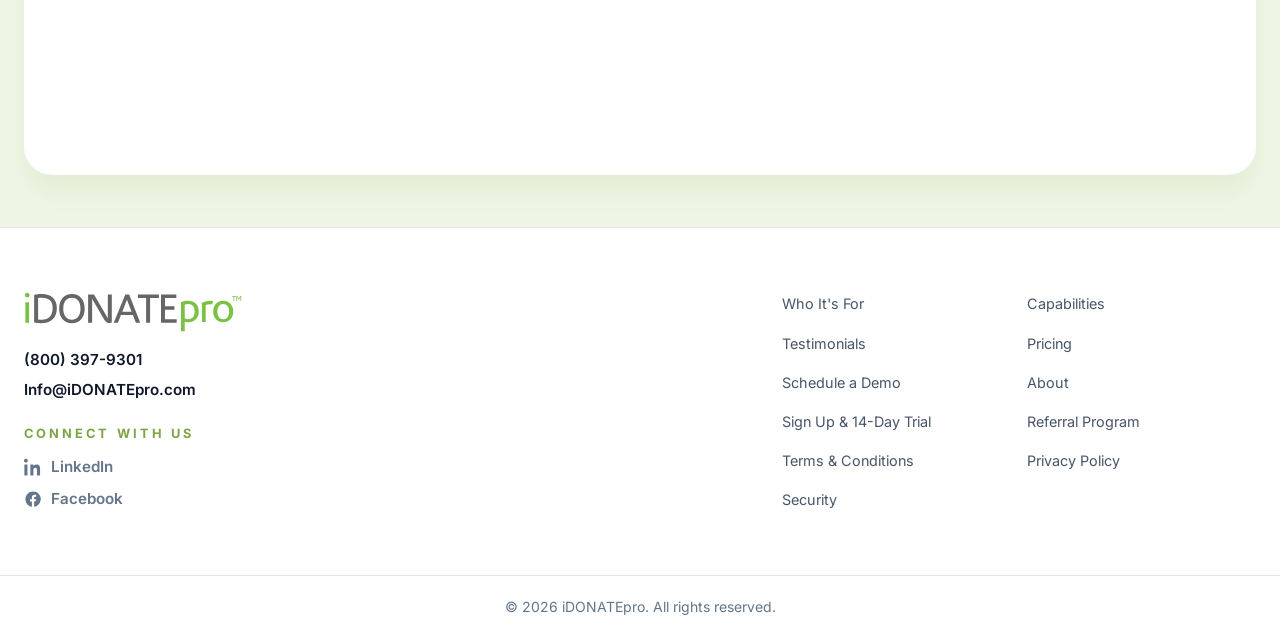
==== commit 37935795: "Home: bump 10's of Billions line a couple sizes" ====
--- a/index.html
+++ b/index.html
@@ -5,8 +5,21 @@
 <meta name="viewport" content="width=device-width, initial-scale=1">
 <title>iDONATEpro | Political &amp; Non Profit CRM Database Software</title>
 <meta name="description" content="Political &amp; Non Profit CRM Database Software. Designed by Fundraisers for Fundraisers — Unlimited Contacts, Campaigns, Calls, Events, and Data in one Donor Database.">
+<meta property="og:type" content="website">
+<meta property="og:site_name" content="iDONATEpro">
+<meta property="og:title" content="iDONATEpro — Designed by Fundraisers for Fundraisers">
+<meta property="og:description" content="Political & Non Profit CRM Database Software. Built for professionals who raise money and influence — Unlimited Data, Calls, Contacts, Events, and Campaigns in one Donor Database.">
+<meta property="og:url" content="https://idonatepro.github.io/">
+<meta property="og:image" content="https://idonatepro.github.io/img/og-home.jpg">
+<meta property="og:image:width" content="1200">
+<meta property="og:image:height" content="630">
+<meta name="twitter:card" content="summary_large_image">
+<meta name="twitter:title" content="iDONATEpro — Designed by Fundraisers for Fundraisers">
+<meta name="twitter:description" content="Political & Non Profit CRM Database Software. Built for professionals who raise money and influence — Unlimited Data, Calls, Contacts, Events, and Campaigns in one Donor Database.">
+<meta name="twitter:image" content="https://idonatepro.github.io/img/og-home.jpg">
+<link rel="canonical" href="https://idonatepro.github.io/">
 <link rel="icon" href="/favicon.ico">
-<link rel="stylesheet" href="/css/site.css?v=290">
+<link rel="stylesheet" href="/css/site.css?v=291">
 </head>
 <body>
 <header class="site-header">
--- a/css/site.css
+++ b/css/site.css
@@ -393,7 +393,7 @@
   font-family: var(--font-display);
   font-weight: 500;
   font-style: italic;
-  font-size: clamp(0.72rem, 1.05vw, 0.82rem);
+  font-size: clamp(0.92rem, 1.4vw, 1.08rem);
   letter-spacing: 0.01em;
   line-height: 1.35;
   max-width: 36rem;
